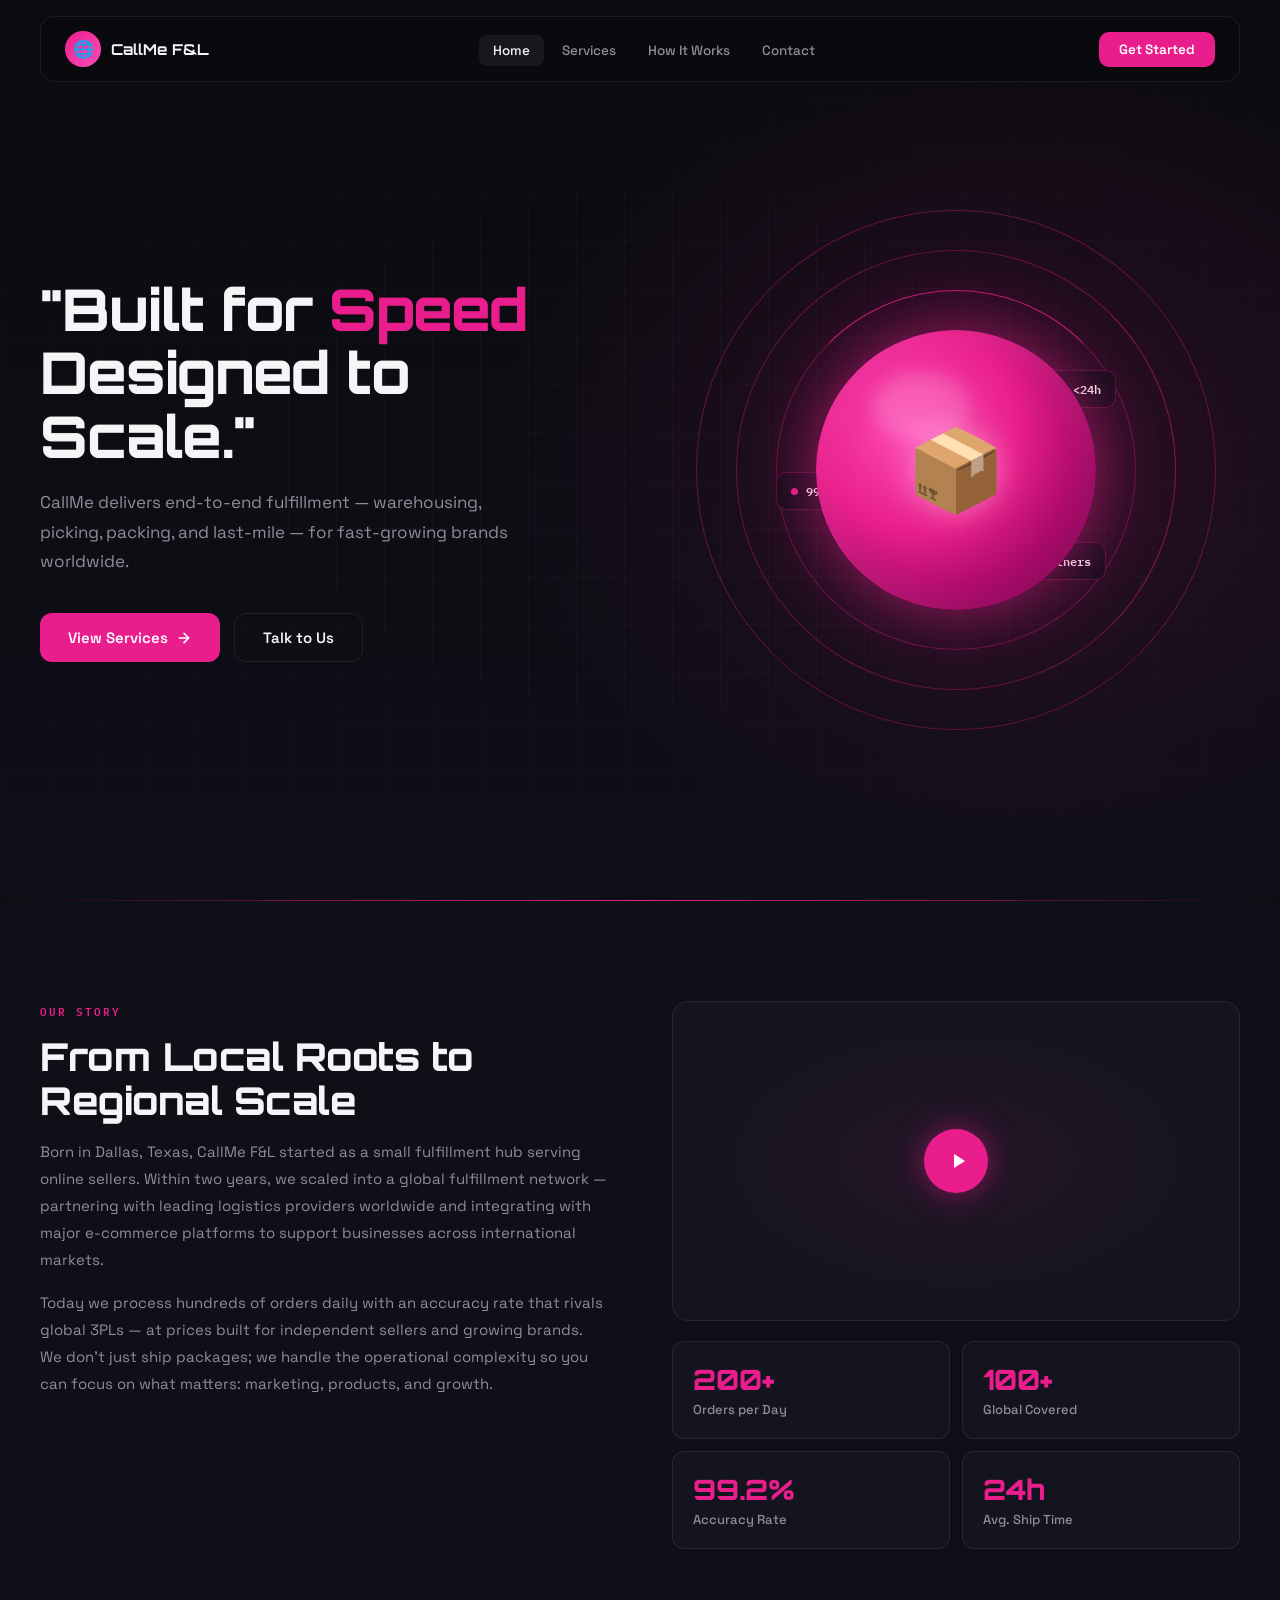
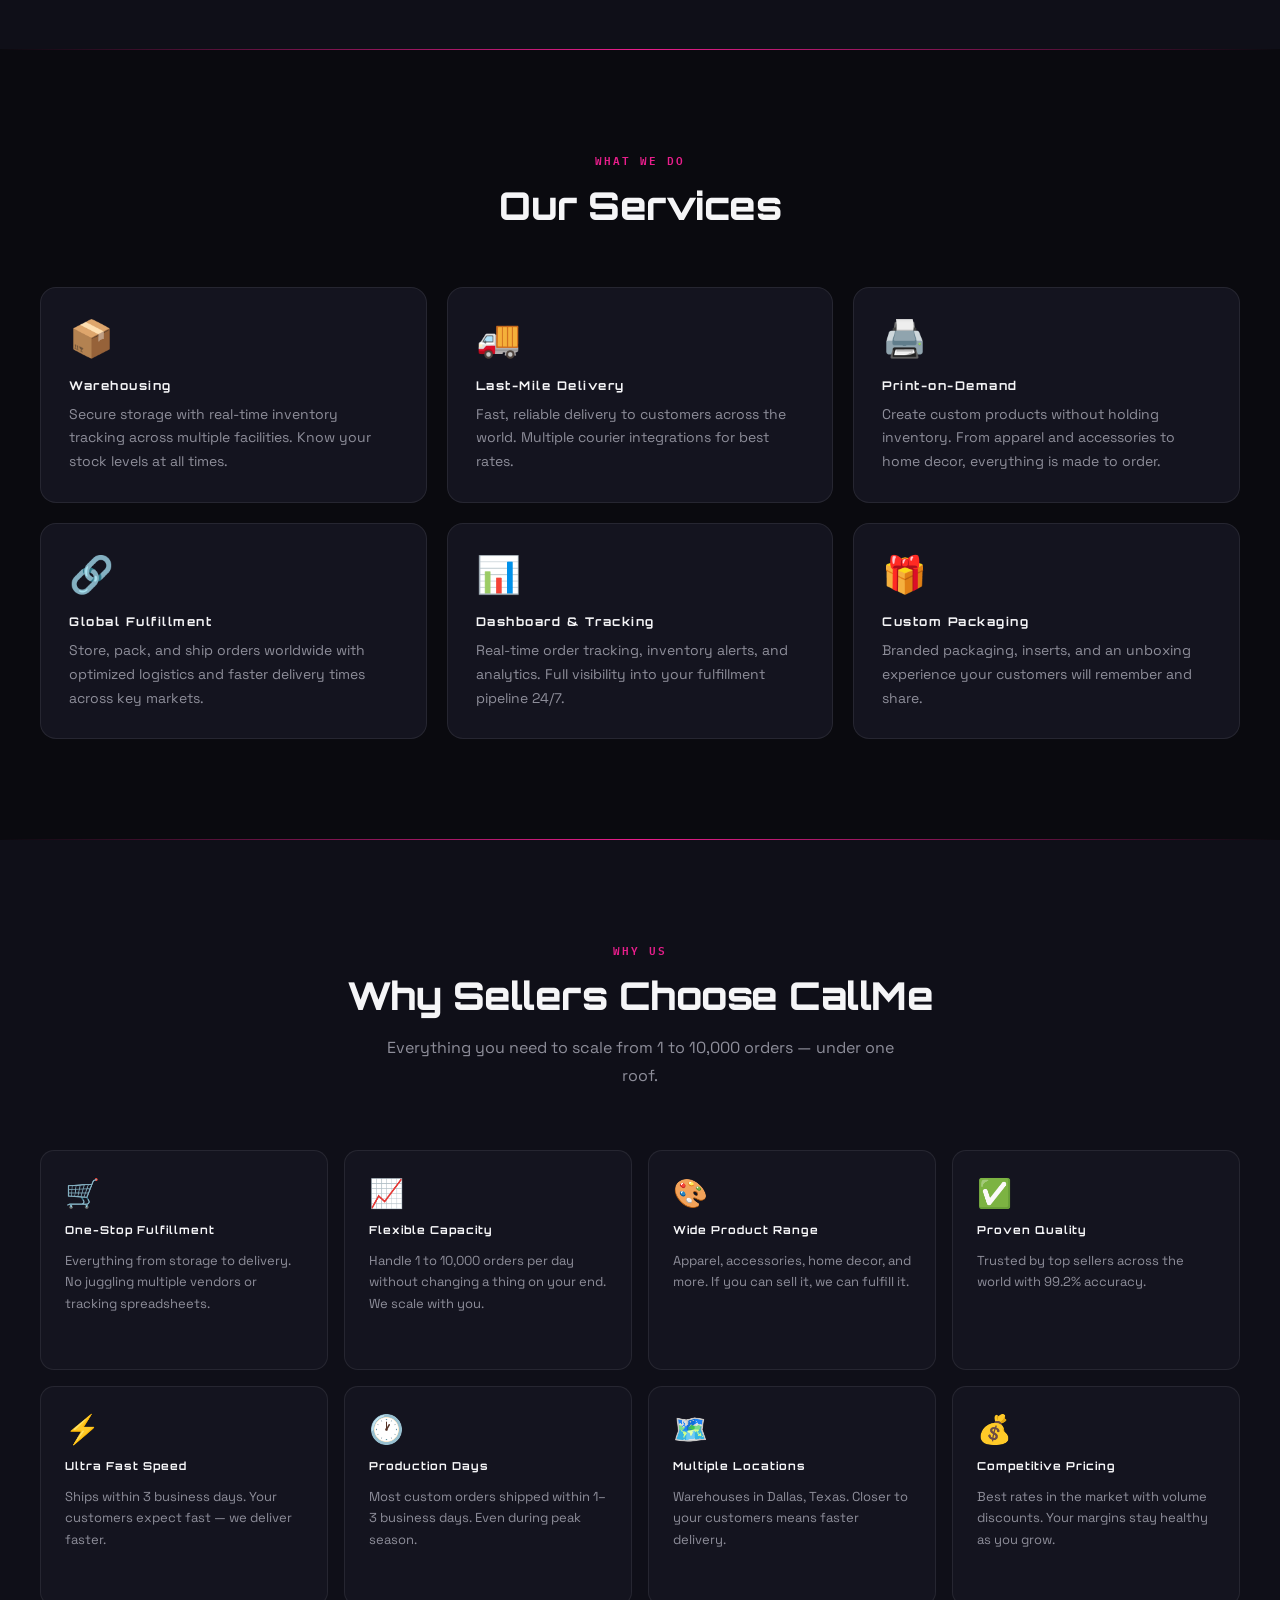
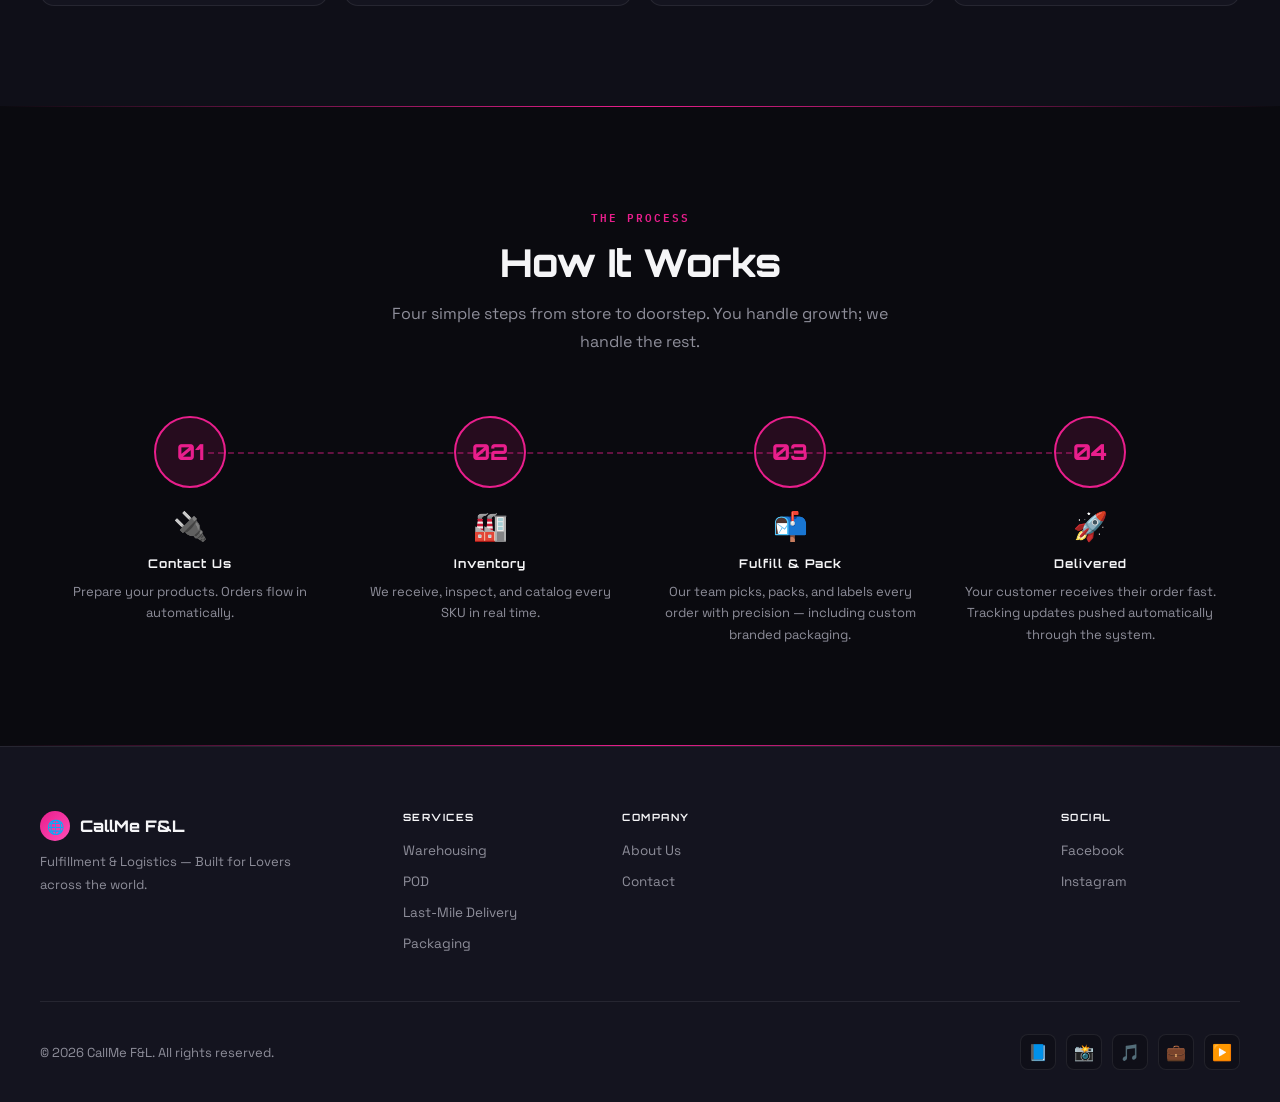
==== index.html @ 5104a665 "feat: update homepage content — Dallas origin, global focus, simplified nav & footer" ====
<!DOCTYPE html>
<html lang="en">
<head>
  <meta charset="UTF-8">
  <meta name="viewport" content="width=device-width, initial-scale=1.0">
  <title>CallMe F&L — Fulfillment & Logistics for Dropship & POD</title>
  <link rel="preconnect" href="https://fonts.googleapis.com">
  <link rel="preconnect" href="https://fonts.gstatic.com" crossorigin="">
  <link href="https://fonts.googleapis.com/css2?family=Orbitron:wght@400;600;700;800;900&family=Space+Grotesk:wght@300;400;500;600;700&family=IBM+Plex+Mono:wght@400;500;600&display=swap" rel="stylesheet">
  <style>
    :root {
      --pink: #e91e8c;
      --pink-light: #ff4db8;
      --pink-dim: rgba(233,30,140,0.12);
      --dark: #0a0a0f;
      --dark2: #0f0f18;
      --dark3: #14141f;
      --border: rgba(255,255,255,0.08);
      --text: #f5f5f7;
      --text-muted: #8e8e9a;
    }

    *, *::before, *::after { box-sizing: border-box; margin: 0; padding: 0; }
    html { scroll-behavior: smooth; }

    body {
      font-family: 'Space Grotesk', sans-serif;
      background: var(--dark);
      color: var(--text);
      overflow-x: hidden;
      -webkit-font-smoothing: antialiased;
    }

    h1, h2, h3, h4 { font-family: 'Orbitron', monospace; }
    a { color: inherit; text-decoration: none; }

    .separator {
      height: 1px;
      background: linear-gradient(90deg, transparent, var(--pink), transparent);
      border: none;
    }

    /* ── Scroll reveal ── */
    .reveal {
      opacity: 0;
      transform: translateY(36px);
      transition: opacity 0.7s ease, transform 0.7s ease;
    }
    .reveal.visible { opacity: 1; transform: translateY(0); }
    .reveal-delay-1 { transition-delay: 0.1s; }
    .reveal-delay-2 { transition-delay: 0.2s; }
    .reveal-delay-3 { transition-delay: 0.3s; }
    .reveal-delay-4 { transition-delay: 0.4s; }
    .reveal-delay-5 { transition-delay: 0.5s; }
    .reveal-delay-6 { transition-delay: 0.6s; }

    /* ════════════════════════════════
       1. NAVBAR
    ════════════════════════════════ */
    .navbar {
      position: fixed;
      top: 16px;
      left: 50%;
      transform: translateX(-50%);
      width: calc(100% - 48px);
      max-width: 1200px;
      z-index: 1000;
      background: rgba(10,10,15,0.85);
      backdrop-filter: blur(20px);
      -webkit-backdrop-filter: blur(20px);
      border: 1px solid var(--border);
      border-radius: 14px;
      padding: 14px 24px;
      display: flex;
      align-items: center;
      justify-content: space-between;
      gap: 24px;
      animation: slideDown 0.7s ease forwards;
    }

    .navbar.scrolled {
      background: rgba(10,10,15,0.97);
      box-shadow: 0 8px 40px rgba(0,0,0,0.5);
    }

    @keyframes slideDown {
      from { opacity: 0; transform: translateX(-50%) translateY(-24px); }
      to   { opacity: 1; transform: translateX(-50%) translateY(0); }
    }

    .nav-logo {
      display: flex;
      align-items: center;
      gap: 10px;
      flex-shrink: 0;
    }

    .nav-logo-icon {
      width: 36px;
      height: 36px;
      border-radius: 50%;
      background: linear-gradient(135deg, var(--pink), var(--pink-light));
      display: flex;
      align-items: center;
      justify-content: center;
      font-size: 17px;
    }

    .nav-logo-text {
      font-family: 'Orbitron', monospace;
      font-size: 15px;
      font-weight: 700;
      white-space: nowrap;
    }

    .nav-links {
      display: flex;
      align-items: center;
      gap: 4px;
      list-style: none;
    }

    .nav-links a {
      font-size: 13.5px;
      font-weight: 500;
      color: var(--text-muted);
      padding: 7px 14px;
      border-radius: 8px;
      transition: all 0.3s ease;
    }

    .nav-links a:hover,
    .nav-links a.active { color: var(--text); background: rgba(255,255,255,0.06); }

    .btn-nav {
      background: var(--pink);
      color: #fff;
      font-family: 'Space Grotesk', sans-serif;
      font-size: 13.5px;
      font-weight: 600;
      padding: 9px 20px;
      border-radius: 10px;
      border: none;
      cursor: pointer;
      transition: all 0.3s ease;
      white-space: nowrap;
      flex-shrink: 0;
    }

    .btn-nav:hover {
      background: var(--pink-light);
      box-shadow: 0 0 20px rgba(233,30,140,0.4);
      transform: translateY(-1px);
    }

    .nav-hamburger {
      display: none;
      flex-direction: column;
      gap: 5px;
      cursor: pointer;
      padding: 4px;
      background: none;
      border: none;
    }

    .nav-hamburger span {
      display: block;
      width: 22px;
      height: 2px;
      background: var(--text);
      border-radius: 2px;
    }

    /* ════════════════════════════════
       2. HERO
    ════════════════════════════════ */
    .hero {
      min-height: 100vh;
      display: flex;
      align-items: center;
      position: relative;
      overflow: hidden;
      padding: 120px 24px 80px;
    }

    .hero-bg {
      position: absolute;
      inset: 0;
      background:
        radial-gradient(ellipse 60% 70% at 80% 50%, rgba(233,30,140,0.13) 0%, transparent 70%),
        linear-gradient(180deg, var(--dark) 0%, var(--dark2) 100%);
    }

    .hero-grid {
      position: absolute;
      inset: 0;
      background-image:
        linear-gradient(rgba(255,255,255,0.025) 1px, transparent 1px),
        linear-gradient(90deg, rgba(255,255,255,0.025) 1px, transparent 1px);
      background-size: 48px 48px;
      mask-image: radial-gradient(ellipse 80% 80% at 50% 50%, black 30%, transparent 100%);
    }

    .hero-container {
      max-width: 1200px;
      margin: 0 auto;
      width: 100%;
      display: grid;
      grid-template-columns: 1fr 1fr;
      gap: 64px;
      align-items: center;
      position: relative;
      z-index: 1;
    }

    .hero-badge {
      display: inline-flex;
      align-items: center;
      gap: 8px;
      background: var(--pink-dim);
      border: 1px solid rgba(233,30,140,0.3);
      border-radius: 100px;
      padding: 6px 14px 6px 10px;
      margin-bottom: 24px;
    }

    .hero-badge-dot {
      width: 8px;
      height: 8px;
      border-radius: 50%;
      background: var(--pink);
      flex-shrink: 0;
      animation: pulse 2s infinite;
    }

    @keyframes pulse {
      0%, 100% { box-shadow: 0 0 0 0 rgba(233,30,140,0.6); }
      50%       { box-shadow: 0 0 0 6px rgba(233,30,140,0); }
    }

    .hero-badge-text {
      font-family: 'IBM Plex Mono', monospace;
      font-size: 10px;
      font-weight: 600;
      color: var(--pink-light);
      letter-spacing: 1.5px;
      text-transform: uppercase;
    }

    .hero-headline {
      font-size: clamp(34px, 4.5vw, 58px);
      font-weight: 800;
      line-height: 1.1;
      letter-spacing: -1px;
      margin-bottom: 20px;
    }

    .hero-headline em {
      font-style: normal;
      color: var(--pink);
    }

    .hero-sub {
      font-size: 17px;
      line-height: 1.75;
      color: var(--text-muted);
      max-width: 480px;
      margin-bottom: 36px;
    }

    .hero-actions { display: flex; gap: 14px; flex-wrap: wrap; }

    .btn-primary {
      background: var(--pink);
      color: #fff;
      font-family: 'Space Grotesk', sans-serif;
      font-size: 15px;
      font-weight: 600;
      padding: 14px 28px;
      border-radius: 12px;
      border: none;
      cursor: pointer;
      transition: all 0.3s ease;
      display: inline-flex;
      align-items: center;
      gap: 8px;
    }

    .btn-primary:hover {
      background: var(--pink-light);
      box-shadow: 0 0 28px rgba(233,30,140,0.45);
      transform: translateY(-2px);
    }

    .btn-outline {
      background: transparent;
      color: var(--text);
      font-family: 'Space Grotesk', sans-serif;
      font-size: 15px;
      font-weight: 600;
      padding: 14px 28px;
      border-radius: 12px;
      border: 1px solid var(--border);
      cursor: pointer;
      transition: all 0.3s ease;
      display: inline-flex;
      align-items: center;
      gap: 8px;
    }

    .btn-outline:hover {
      border-color: rgba(233,30,140,0.5);
      color: var(--pink-light);
      background: var(--pink-dim);
      transform: translateY(-2px);
    }

    /* Orb */
    .hero-visual {
      display: flex;
      align-items: center;
      justify-content: center;
      position: relative;
      height: 500px;
    }

    .orb-container {
      position: relative;
      width: 280px;
      height: 280px;
      animation: float 6s ease-in-out infinite;
    }

    @keyframes float {
      0%, 100% { transform: translateY(0); }
      50%       { transform: translateY(-20px); }
    }

    .orb-core {
      width: 280px;
      height: 280px;
      border-radius: 50%;
      background: radial-gradient(circle at 35% 35%, #ff4db8 0%, var(--pink) 40%, #8b0057 80%, #3a0024 100%);
      box-shadow: 0 0 60px rgba(233,30,140,0.5), 0 0 120px rgba(233,30,140,0.25), inset 0 0 40px rgba(255,255,255,0.08);
      position: relative;
      z-index: 2;
    }

    .orb-core::after {
      content: '';
      position: absolute;
      top: 15%; left: 20%;
      width: 35%; height: 25%;
      background: rgba(255,255,255,0.16);
      border-radius: 50%;
      filter: blur(8px);
    }

    .orb-icon {
      position: absolute;
      top: 50%; left: 50%;
      transform: translate(-50%, -50%);
      font-size: 80px;
      z-index: 3;
      filter: drop-shadow(0 0 16px rgba(255,255,255,0.4));
    }

    .orb-ring {
      position: absolute;
      top: 50%; left: 50%;
      border-radius: 50%;
      border: 1.5px solid rgba(233,30,140,0.35);
    }

    .orb-ring-1 {
      width: 360px; height: 360px;
      margin: -180px 0 0 -180px;
      border-top-color: rgba(233,30,140,0.8);
      animation: spin 8s linear infinite;
    }

    .orb-ring-2 {
      width: 440px; height: 440px;
      margin: -220px 0 0 -220px;
      border-right-color: rgba(233,30,140,0.5);
      animation: spin 13s linear infinite reverse;
    }

    .orb-ring-3 {
      width: 520px; height: 520px;
      margin: -260px 0 0 -260px;
      border-bottom-color: rgba(233,30,140,0.3);
      animation: spin 19s linear infinite;
    }

    @keyframes spin {
      from { transform: rotate(0deg); }
      to   { transform: rotate(360deg); }
    }

    .orb-label {
      position: absolute;
      background: rgba(15,15,24,0.92);
      border: 1px solid rgba(233,30,140,0.3);
      border-radius: 10px;
      padding: 8px 14px;
      display: flex;
      align-items: center;
      gap: 8px;
      white-space: nowrap;
      backdrop-filter: blur(10px);
      opacity: 0;
      animation: labelIn 0.5s ease forwards;
      transition: transform 0.1s ease;
    }

    .orb-label-dot {
      width: 7px; height: 7px;
      border-radius: 50%;
      background: var(--pink);
      flex-shrink: 0;
    }

    .orb-label span {
      font-family: 'IBM Plex Mono', monospace;
      font-size: 12px;
      font-weight: 600;
      color: var(--text);
    }

    .orb-label-1 { top: 40px;    right: -20px; animation-delay: 0.9s; }
    .orb-label-2 { bottom: 100px; left: -40px;  animation-delay: 1.2s; }
    .orb-label-3 { bottom: 30px;  right: -10px; animation-delay: 1.5s; }

    @keyframes labelIn {
      from { opacity: 0; transform: translateY(8px); }
      to   { opacity: 1; transform: translateY(0); }
    }

    /* ════════════════════════════════
       SHARED SECTION STYLES
    ════════════════════════════════ */
    .section { padding: 100px 24px; }
    .container { max-width: 1200px; margin: 0 auto; }

    .section-tag {
      font-family: 'IBM Plex Mono', monospace;
      font-size: 11px;
      font-weight: 600;
      letter-spacing: 2px;
      text-transform: uppercase;
      color: var(--pink);
      margin-bottom: 14px;
      display: block;
    }

    .section-title {
      font-size: clamp(26px, 3vw, 40px);
      font-weight: 800;
      line-height: 1.15;
      letter-spacing: -0.5px;
      margin-bottom: 16px;
    }

    .section-header { text-align: center; margin-bottom: 60px; }

    .section-sub {
      font-size: 16px;
      color: var(--text-muted);
      max-width: 520px;
      margin: 0 auto;
      line-height: 1.75;
    }

    /* ════════════════════════════════
       3. ABOUT
    ════════════════════════════════ */
    .about { background: var(--dark2); }

    .about-grid {
      display: grid;
      grid-template-columns: 1fr 1fr;
      gap: 64px;
      align-items: start;
    }

    .about-text {
      font-size: 15px;
      line-height: 1.8;
      color: var(--text-muted);
      margin-bottom: 16px;
    }

    .video-box {
      background: var(--dark3);
      border: 1px solid var(--border);
      border-radius: 16px;
      aspect-ratio: 16/9;
      display: flex;
      align-items: center;
      justify-content: center;
      position: relative;
      overflow: hidden;
      margin-bottom: 20px;
      cursor: pointer;
      transition: all 0.3s ease;
    }

    .video-box:hover { border-color: rgba(233,30,140,0.4); }

    .video-box::before {
      content: '';
      position: absolute;
      inset: 0;
      background: radial-gradient(ellipse at center, rgba(233,30,140,0.08) 0%, transparent 70%);
    }

    .play-btn {
      width: 64px; height: 64px;
      border-radius: 50%;
      background: var(--pink);
      display: flex;
      align-items: center;
      justify-content: center;
      box-shadow: 0 0 30px rgba(233,30,140,0.5);
      transition: all 0.3s ease;
      z-index: 1;
    }

    .video-box:hover .play-btn {
      transform: scale(1.1);
      box-shadow: 0 0 50px rgba(233,30,140,0.7);
    }

    .play-btn svg { width: 24px; height: 24px; fill: #fff; margin-left: 4px; }

    .stats-grid { display: grid; grid-template-columns: 1fr 1fr; gap: 12px; }

    .stat-card {
      background: var(--dark3);
      border: 1px solid var(--border);
      border-radius: 12px;
      padding: 20px;
      transition: all 0.3s ease;
    }

    .stat-card:hover {
      border-color: rgba(233,30,140,0.3);
      background: rgba(233,30,140,0.05);
    }

    .stat-value {
      font-family: 'Orbitron', monospace;
      font-size: 28px;
      font-weight: 800;
      color: var(--pink);
      margin-bottom: 4px;
    }

    .stat-label { font-size: 13px; color: var(--text-muted); font-weight: 500; }

    /* ════════════════════════════════
       4. SERVICES
    ════════════════════════════════ */
    .services { background: var(--dark); }

    .services-grid { display: grid; grid-template-columns: repeat(3, 1fr); gap: 20px; }

    .service-card {
      background: var(--dark3);
      border: 1px solid var(--border);
      border-radius: 16px;
      padding: 28px;
      position: relative;
      overflow: hidden;
      transition: all 0.3s ease;
    }

    .service-card::before {
      content: '';
      position: absolute;
      top: 0; left: 0; right: 0;
      height: 3px;
      background: linear-gradient(90deg, var(--pink), var(--pink-light));
      transform: scaleX(0);
      transform-origin: left;
      transition: transform 0.3s ease;
    }

    .service-card:hover {
      border-color: rgba(233,30,140,0.25);
      transform: translateY(-4px);
      box-shadow: 0 16px 40px rgba(0,0,0,0.35);
    }

    .service-card:hover::before { transform: scaleX(1); }

    .service-icon { font-size: 36px; margin-bottom: 16px; display: block; }

    .service-name {
      font-family: 'Orbitron', monospace;
      font-size: 12px;
      font-weight: 700;
      letter-spacing: 1.5px;
      margin-bottom: 10px;
    }

    .service-desc { font-size: 14px; line-height: 1.7; color: var(--text-muted); }

    /* ════════════════════════════════
       5. FEATURES
    ════════════════════════════════ */
    .features { background: var(--dark2); }

    .features-grid { display: grid; grid-template-columns: repeat(4, 1fr); gap: 16px; }

    .feature-card {
      background: var(--dark3);
      border: 1px solid var(--border);
      border-radius: 14px;
      padding: 24px;
      min-height: 220px;
      display: flex;
      flex-direction: column;
      gap: 12px;
      transition: all 0.3s ease;
    }

    .feature-card:hover {
      border-color: rgba(233,30,140,0.3);
      transform: translateY(-3px);
      box-shadow: 0 12px 32px rgba(0,0,0,0.25);
      background: rgba(233,30,140,0.04);
    }

    .feature-icon { font-size: 28px; }

    .feature-title {
      font-family: 'Orbitron', monospace;
      font-size: 11px;
      font-weight: 700;
      letter-spacing: 1px;
      line-height: 1.4;
    }

    .feature-desc { font-size: 13px; line-height: 1.65; color: var(--text-muted); flex: 1; }

    /* ════════════════════════════════
       6. HOW IT WORKS
    ════════════════════════════════ */
    .how { background: var(--dark); }

    .steps-row {
      display: grid;
      grid-template-columns: repeat(4, 1fr);
      gap: 0;
      position: relative;
    }

    .steps-row::before {
      content: '';
      position: absolute;
      top: 36px;
      left: calc(12.5% + 18px);
      right: calc(12.5% + 18px);
      height: 0;
      border-top: 2px dashed rgba(233,30,140,0.4);
      z-index: 0;
    }

    .step {
      display: flex;
      flex-direction: column;
      align-items: center;
      text-align: center;
      padding: 0 16px;
      position: relative;
      z-index: 1;
    }

    .step-number {
      width: 72px; height: 72px;
      border-radius: 50%;
      background: var(--pink-dim);
      border: 2px solid var(--pink);
      display: flex;
      align-items: center;
      justify-content: center;
      font-family: 'Orbitron', monospace;
      font-size: 22px;
      font-weight: 800;
      color: var(--pink);
      margin-bottom: 20px;
      transition: all 0.3s ease;
    }

    .step:hover .step-number {
      background: var(--pink);
      color: #fff;
      box-shadow: 0 0 30px rgba(233,30,140,0.5);
    }

    .step-icon { font-size: 28px; margin-bottom: 12px; }

    .step-title {
      font-family: 'Orbitron', monospace;
      font-size: 12px;
      font-weight: 700;
      letter-spacing: 1px;
      margin-bottom: 10px;
    }

    .step-desc { font-size: 13px; line-height: 1.65; color: var(--text-muted); }

    /* ════════════════════════════════
       7. FOOTER
    ════════════════════════════════ */
    .footer {
      background: var(--dark3);
      border-top: 1px solid var(--border);
      padding: 64px 24px 32px;
    }

    .footer-inner { max-width: 1200px; margin: 0 auto; }

    .footer-top {
      display: grid;
      grid-template-columns: 1.8fr 1fr 1fr 1fr 1fr;
      gap: 40px;
      padding-bottom: 48px;
      border-bottom: 1px solid var(--border);
      margin-bottom: 32px;
    }

    .footer-brand-name {
      font-family: 'Orbitron', monospace;
      font-size: 16px;
      font-weight: 800;
      display: flex;
      align-items: center;
      gap: 10px;
      margin-bottom: 10px;
    }

    .footer-brand-icon {
      width: 30px; height: 30px;
      border-radius: 50%;
      background: linear-gradient(135deg, var(--pink), var(--pink-light));
      display: flex;
      align-items: center;
      justify-content: center;
      font-size: 14px;
      flex-shrink: 0;
    }

    .footer-tagline {
      font-size: 13px;
      color: var(--text-muted);
      line-height: 1.75;
      max-width: 260px;
    }

    .footer-col-title {
      font-family: 'Orbitron', monospace;
      font-size: 10px;
      font-weight: 700;
      letter-spacing: 1.5px;
      text-transform: uppercase;
      margin-bottom: 16px;
    }

    .footer-links { list-style: none; display: flex; flex-direction: column; gap: 10px; }

    .footer-links a {
      font-size: 13.5px;
      color: var(--text-muted);
      transition: color 0.3s ease;
    }

    .footer-links a:hover { color: var(--pink-light); }

    .footer-bottom {
      display: flex;
      align-items: center;
      justify-content: space-between;
      gap: 16px;
      flex-wrap: wrap;
    }

    .footer-copy { font-size: 13px; color: var(--text-muted); }

    .footer-socials { display: flex; gap: 10px; }

    .social-icon {
      width: 36px; height: 36px;
      border-radius: 8px;
      background: var(--dark2);
      border: 1px solid var(--border);
      display: flex;
      align-items: center;
      justify-content: center;
      font-size: 16px;
      transition: all 0.3s ease;
      cursor: pointer;
    }

    .social-icon:hover {
      border-color: var(--pink);
      background: var(--pink-dim);
      transform: translateY(-2px);
    }

    /* ════════════════════════════════
       RESPONSIVE
    ════════════════════════════════ */
    @media (max-width: 1024px) {
      .features-grid { grid-template-columns: repeat(2, 1fr); }
      .footer-top { grid-template-columns: 1fr 1fr 1fr; }
    }

    @media (max-width: 768px) {
      .navbar { top: 10px; width: calc(100% - 24px); padding: 12px 16px; }
      .nav-links { display: none; }
      .nav-hamburger { display: flex; }

      .hero { padding: 100px 20px 60px; }
      .hero-container { grid-template-columns: 1fr; gap: 48px; }
      .hero-visual { height: 340px; }
      .orb-container, .orb-core { width: 200px; height: 200px; }
      .orb-ring-1 { width: 260px; height: 260px; margin: -130px 0 0 -130px; }
      .orb-ring-2 { width: 320px; height: 320px; margin: -160px 0 0 -160px; }
      .orb-ring-3 { width: 380px; height: 380px; margin: -190px 0 0 -190px; }
      .orb-icon { font-size: 56px; }
      .orb-label-1 { top: 20px; right: -10px; }
      .orb-label-2 { bottom: 60px; left: -20px; }
      .orb-label-3 { bottom: 10px; right: 0; }

      .section { padding: 64px 20px; }
      .about-grid { grid-template-columns: 1fr; gap: 40px; }
      .services-grid { grid-template-columns: 1fr; }
      .features-grid { grid-template-columns: 1fr 1fr; }
      .steps-row { grid-template-columns: 1fr 1fr; gap: 32px; }
      .steps-row::before { display: none; }
      .footer-top { grid-template-columns: 1fr 1fr; gap: 28px; }
      .footer-bottom { flex-direction: column; align-items: flex-start; }
    }

    @media (max-width: 480px) {
      .hero-headline { font-size: 30px; }
      .hero-actions { flex-direction: column; }
      .btn-primary, .btn-outline { justify-content: center; }
      .features-grid { grid-template-columns: 1fr; }
      .steps-row { grid-template-columns: 1fr; }
      .footer-top { grid-template-columns: 1fr; }
    }
  </style>
</head>
<body>

  <!-- ═══════════════════════════
       1. NAVBAR
  ═══════════════════════════ -->
  <nav class="navbar" id="navbar">
    <a class="nav-logo" href="#home">
      <div class="nav-logo-icon">🌐</div>
      <span class="nav-logo-text">CallMe F&amp;L</span>
    </a>

    <ul class="nav-links" id="navLinks">
      <li><a href="#home" class="active">Home</a></li>
      <li><a href="#services">Services</a></li>
      <li><a href="#how">How It Works</a></li>
      <li><a href="#contact">Contact</a></li>
    </ul>

    <a href="#contact" class="btn-nav">Get Started</a>
    <button class="nav-hamburger" id="hamburger" aria-label="Open menu">
      <span></span><span></span><span></span>
    </button>
  </nav>

  <!-- ═══════════════════════════
       2. HERO
  ═══════════════════════════ -->
  <section class="hero" id="home">
    <div class="hero-bg"></div>
    <div class="hero-grid"></div>

    <div class="hero-container">
      <div>
        <h1 class="hero-headline">
          "Built for <em>Speed</em><br>Designed to Scale."
        </h1>
        <p class="hero-sub">CallMe delivers end-to-end fulfillment — warehousing, picking, packing, and last-mile — for fast-growing brands worldwide.</p>
        <div class="hero-actions">
          <a href="#services" class="btn-primary">
            View Services
            <svg width="16" height="16" viewBox="0 0 24 24" fill="none" stroke="currentColor" stroke-width="2.5" stroke-linecap="round" stroke-linejoin="round"><path d="M5 12h14M12 5l7 7-7 7"/></svg>
          </a>
          <a href="#contact" class="btn-outline">Talk to Us</a>
        </div>
      </div>

      <div class="hero-visual" id="heroVisual">
        <div class="orb-container">
          <div class="orb-core"></div>
          <div class="orb-icon">📦</div>
          <div class="orb-ring orb-ring-1"></div>
          <div class="orb-ring orb-ring-2"></div>
          <div class="orb-ring orb-ring-3"></div>
          <div class="orb-label orb-label-1">
            <div class="orb-label-dot"></div>
            <span>Ship Time: &lt;24h</span>
          </div>
          <div class="orb-label orb-label-2">
            <div class="orb-label-dot"></div>
            <span>99.2% Accuracy</span>
          </div>
          <div class="orb-label orb-label-3">
            <div class="orb-label-dot"></div>
            <span>50+ Partners</span>
          </div>
        </div>
      </div>
    </div>
  </section>

  <hr class="separator">

  <!-- ═══════════════════════════
       3. ABOUT
  ═══════════════════════════ -->
  <section class="section about" id="about">
    <div class="container">
      <div class="about-grid">
        <div>
          <span class="section-tag reveal">Our Story</span>
          <h2 class="section-title reveal reveal-delay-1">From Local Roots to Regional Scale</h2>
          <p class="about-text reveal reveal-delay-2">
            Born in Dallas, Texas, CallMe F&amp;L started as a small fulfillment hub serving online sellers. Within two years, we scaled into a global fulfillment network — partnering with leading logistics providers worldwide and integrating with major e-commerce platforms to support businesses across international markets.
          </p>
          <p class="about-text reveal reveal-delay-3">
            Today we process hundreds of orders daily with an accuracy rate that rivals global 3PLs — at prices built for independent sellers and growing brands. We don't just ship packages; we handle the operational complexity so you can focus on what matters: marketing, products, and growth.
          </p>
        </div>

        <div>
          <div class="video-box reveal reveal-delay-2">
            <div class="play-btn">
              <svg viewBox="0 0 24 24"><path d="M8 5v14l11-7z"/></svg>
            </div>
          </div>
          <div class="stats-grid">
            <div class="stat-card reveal reveal-delay-2">
              <div class="stat-value">200+</div>
              <div class="stat-label">Orders per Day</div>
            </div>
            <div class="stat-card reveal reveal-delay-3">
              <div class="stat-value">100+</div>
              <div class="stat-label">Global Covered</div>
            </div>
            <div class="stat-card reveal reveal-delay-4">
              <div class="stat-value">99.2%</div>
              <div class="stat-label">Accuracy Rate</div>
            </div>
            <div class="stat-card reveal reveal-delay-5">
              <div class="stat-value">24h</div>
              <div class="stat-label">Avg. Ship Time</div>
            </div>
          </div>
        </div>
      </div>
    </div>
  </section>

  <hr class="separator">

  <!-- ═══════════════════════════
       4. SERVICES
  ═══════════════════════════ -->
  <section class="section services" id="services">
    <div class="container">
      <div class="section-header">
        <span class="section-tag reveal">What We Do</span>
        <h2 class="section-title reveal reveal-delay-1">Our Services</h2>
      </div>

      <div class="services-grid">
        <div class="service-card reveal reveal-delay-1">
          <span class="service-icon">📦</span>
          <div class="service-name">Warehousing</div>
          <p class="service-desc">Secure storage with real-time inventory tracking across multiple facilities. Know your stock levels at all times.</p>
        </div>
        <div class="service-card reveal reveal-delay-2">
          <span class="service-icon">🚚</span>
          <div class="service-name">Last-Mile Delivery</div>
          <p class="service-desc">Fast, reliable delivery to customers across the world. Multiple courier integrations for best rates.</p>
        </div>
        <div class="service-card reveal reveal-delay-3">
          <span class="service-icon">🖨️</span>
          <div class="service-name">Print-on-Demand</div>
          <p class="service-desc">Create custom products without holding inventory. From apparel and accessories to home decor, everything is made to order.</p>
        </div>
        <div class="service-card reveal reveal-delay-1">
          <span class="service-icon">🔗</span>
          <div class="service-name">Global Fulfillment</div>
          <p class="service-desc">Store, pack, and ship orders worldwide with optimized logistics and faster delivery times across key markets.</p>
        </div>
        <div class="service-card reveal reveal-delay-2">
          <span class="service-icon">📊</span>
          <div class="service-name">Dashboard &amp; Tracking</div>
          <p class="service-desc">Real-time order tracking, inventory alerts, and analytics. Full visibility into your fulfillment pipeline 24/7.</p>
        </div>
        <div class="service-card reveal reveal-delay-3">
          <span class="service-icon">🎁</span>
          <div class="service-name">Custom Packaging</div>
          <p class="service-desc">Branded packaging, inserts, and an unboxing experience your customers will remember and share.</p>
        </div>
      </div>
    </div>
  </section>

  <hr class="separator">

  <!-- ═══════════════════════════
       5. FEATURES / WHY US
  ═══════════════════════════ -->
  <section class="section features" id="features">
    <div class="container">
      <div class="section-header">
        <span class="section-tag reveal">Why Us</span>
        <h2 class="section-title reveal reveal-delay-1">Why Sellers Choose CallMe</h2>
        <p class="section-sub reveal reveal-delay-2">Everything you need to scale from 1 to 10,000 orders — under one roof.</p>
      </div>

      <div class="features-grid">
        <div class="feature-card reveal reveal-delay-1">
          <div class="feature-icon">🛒</div>
          <div class="feature-title">One-Stop Fulfillment</div>
          <p class="feature-desc">Everything from storage to delivery. No juggling multiple vendors or tracking spreadsheets.</p>
        </div>
        <div class="feature-card reveal reveal-delay-2">
          <div class="feature-icon">📈</div>
          <div class="feature-title">Flexible Capacity</div>
          <p class="feature-desc">Handle 1 to 10,000 orders per day without changing a thing on your end. We scale with you.</p>
        </div>
        <div class="feature-card reveal reveal-delay-3">
          <div class="feature-icon">🎨</div>
          <div class="feature-title">Wide Product Range</div>
          <p class="feature-desc">Apparel, accessories, home decor, and more. If you can sell it, we can fulfill it.</p>
        </div>
        <div class="feature-card reveal reveal-delay-4">
          <div class="feature-icon">✅</div>
          <div class="feature-title">Proven Quality</div>
          <p class="feature-desc">Trusted by top sellers across the world with 99.2% accuracy.</p>
        </div>
        <div class="feature-card reveal reveal-delay-1">
          <div class="feature-icon">⚡</div>
          <div class="feature-title">Ultra Fast Speed</div>
          <p class="feature-desc">Ships within 3 business days. Your customers expect fast — we deliver faster.</p>
        </div>
        <div class="feature-card reveal reveal-delay-2">
          <div class="feature-icon">🕐</div>
          <div class="feature-title">Production Days</div>
          <p class="feature-desc">Most custom orders shipped within 1–3 business days. Even during peak season.</p>
        </div>
        <div class="feature-card reveal reveal-delay-3">
          <div class="feature-icon">🗺️</div>
          <div class="feature-title">Multiple Locations</div>
          <p class="feature-desc">Warehouses in Dallas, Texas. Closer to your customers means faster delivery.</p>
        </div>
        <div class="feature-card reveal reveal-delay-4">
          <div class="feature-icon">💰</div>
          <div class="feature-title">Competitive Pricing</div>
          <p class="feature-desc">Best rates in the market with volume discounts. Your margins stay healthy as you grow.</p>
        </div>
      </div>
    </div>
  </section>

  <hr class="separator">

  <!-- ═══════════════════════════
       6. HOW IT WORKS
  ═══════════════════════════ -->
  <section class="section how" id="how">
    <div class="container">
      <div class="section-header">
        <span class="section-tag reveal">The Process</span>
        <h2 class="section-title reveal reveal-delay-1">How It Works</h2>
        <p class="section-sub reveal reveal-delay-2">Four simple steps from store to doorstep. You handle growth; we handle the rest.</p>
      </div>

      <div class="steps-row">
        <div class="step reveal reveal-delay-1">
          <div class="step-number">01</div>
          <div class="step-icon">🔌</div>
          <div class="step-title">Contact Us</div>
          <p class="step-desc">Prepare your products. Orders flow in automatically.</p>
        </div>
        <div class="step reveal reveal-delay-2">
          <div class="step-number">02</div>
          <div class="step-icon">🏭</div>
          <div class="step-title">Inventory</div>
          <p class="step-desc">We receive, inspect, and catalog every SKU in real time.</p>
        </div>
        <div class="step reveal reveal-delay-3">
          <div class="step-number">03</div>
          <div class="step-icon">📬</div>
          <div class="step-title">Fulfill &amp; Pack</div>
          <p class="step-desc">Our team picks, packs, and labels every order with precision — including custom branded packaging.</p>
        </div>
        <div class="step reveal reveal-delay-4">
          <div class="step-number">04</div>
          <div class="step-icon">🚀</div>
          <div class="step-title">Delivered</div>
          <p class="step-desc">Your customer receives their order fast. Tracking updates pushed automatically through the system.</p>
        </div>
      </div>
    </div>
  </section>

  <hr class="separator">

  <!-- ═══════════════════════════
       7. FOOTER
  ═══════════════════════════ -->
  <footer class="footer" id="contact">
    <div class="footer-inner">
      <div class="footer-top">
        <div>
          <div class="footer-brand-name">
            <div class="footer-brand-icon">🌐</div>
            CallMe F&amp;L
          </div>
          <p class="footer-tagline">Fulfillment &amp; Logistics — Built for Lovers across the world.</p>
        </div>

        <div>
          <div class="footer-col-title">Services</div>
          <ul class="footer-links">
            <li><a href="#services">Warehousing</a></li>
            <li><a href="#services">POD</a></li>
            <li><a href="#services">Last-Mile Delivery</a></li>
            <li><a href="#services">Packaging</a></li>
          </ul>
        </div>

        <div>
          <div class="footer-col-title">Company</div>
          <ul class="footer-links">
            <li><a href="#about">About Us</a></li>
            <li><a href="#contact">Contact</a></li>
          </ul>
        </div>

        <div></div>

        <div>
          <div class="footer-col-title">Social</div>
          <ul class="footer-links">
            <li><a href="#">Facebook</a></li>
            <li><a href="#">Instagram</a></li>
          </ul>
        </div>
      </div>

      <div class="footer-bottom">
        <p class="footer-copy">© 2026 CallMe F&amp;L. All rights reserved.</p>
        <div class="footer-socials">
          <div class="social-icon" title="Facebook">📘</div>
          <div class="social-icon" title="Instagram">📸</div>
          <div class="social-icon" title="TikTok">🎵</div>
          <div class="social-icon" title="LinkedIn">💼</div>
          <div class="social-icon" title="YouTube">▶️</div>
        </div>
      </div>
    </div>
  </footer>

  <script>
    // 1. Scroll reveal
    const observer = new IntersectionObserver((entries) => {
      entries.forEach(e => {
        if (e.isIntersecting) { e.target.classList.add('visible'); observer.unobserve(e.target); }
      });
    }, { threshold: 0.12 });
    document.querySelectorAll('.reveal').forEach(el => observer.observe(el));

    // 2. Navbar scroll state
    const navbar = document.getElementById('navbar');
    window.addEventListener('scroll', () => {
      navbar.classList.toggle('scrolled', window.scrollY > 50);
    }, { passive: true });

    // 3. Smooth scroll
    document.querySelectorAll('a[href^="#"]').forEach(link => {
      link.addEventListener('click', e => {
        const target = document.querySelector(link.getAttribute('href'));
        if (target) { e.preventDefault(); target.scrollIntoView({ behavior: 'smooth' }); }
      });
    });

    // 4. Active nav link
    const sections = document.querySelectorAll('section[id], footer[id]');
    const navLinks = document.querySelectorAll('.nav-links a');
    const activeObserver = new IntersectionObserver((entries) => {
      entries.forEach(e => {
        if (e.isIntersecting)
          navLinks.forEach(a => a.classList.toggle('active', a.getAttribute('href') === '#' + e.target.id));
      });
    }, { threshold: 0.4 });
    sections.forEach(s => activeObserver.observe(s));

    // 5. Orb parallax
    const heroSection = document.querySelector('.hero');
    const heroVisual = document.getElementById('heroVisual');
    if (heroSection && heroVisual) {
      heroSection.addEventListener('mousemove', e => {
        const rect = heroVisual.getBoundingClientRect();
        const dx = (e.clientX - (rect.left + rect.width / 2)) / rect.width;
        const dy = (e.clientY - (rect.top + rect.height / 2)) / rect.height;
        document.querySelectorAll('.orb-label').forEach((el, i) => {
          el.style.transform = `translate(${dx * (i + 1) * 7}px, ${dy * (i + 1) * 7}px)`;
        });
      });
      heroSection.addEventListener('mouseleave', () => {
        document.querySelectorAll('.orb-label').forEach(el => el.style.transform = '');
      });
    }

    // 6. Mobile hamburger
    const hamburger = document.getElementById('hamburger');
    const navLinksList = document.getElementById('navLinks');
    let menuOpen = false;
    hamburger.addEventListener('click', () => {
      menuOpen = !menuOpen;
      Object.assign(navLinksList.style, menuOpen ? {
        display: 'flex', flexDirection: 'column', position: 'absolute',
        top: '66px', left: '0', right: '0', background: 'rgba(10,10,15,0.98)',
        padding: '16px', borderRadius: '0 0 14px 14px',
        border: '1px solid rgba(255,255,255,0.08)', borderTop: 'none', gap: '4px'
      } : { display: 'none' });
    });
  </script>
</body>
</html>
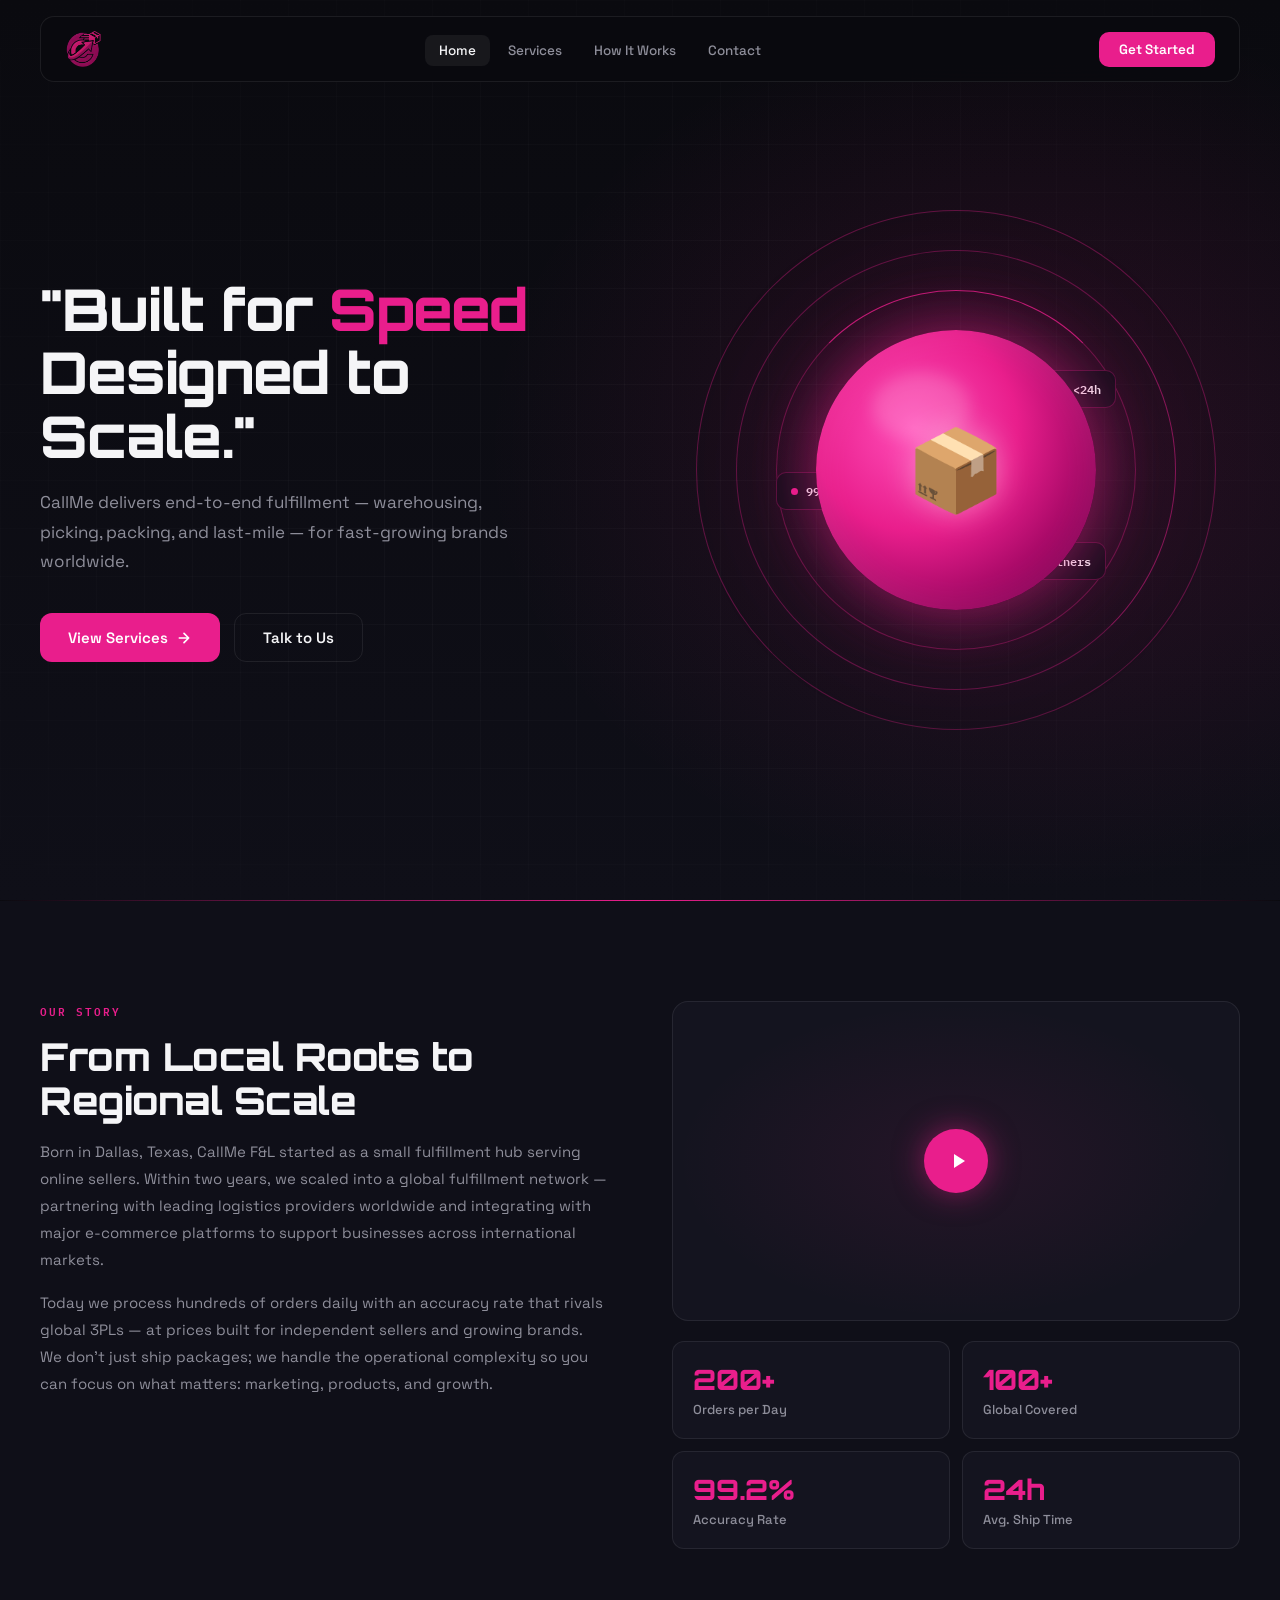
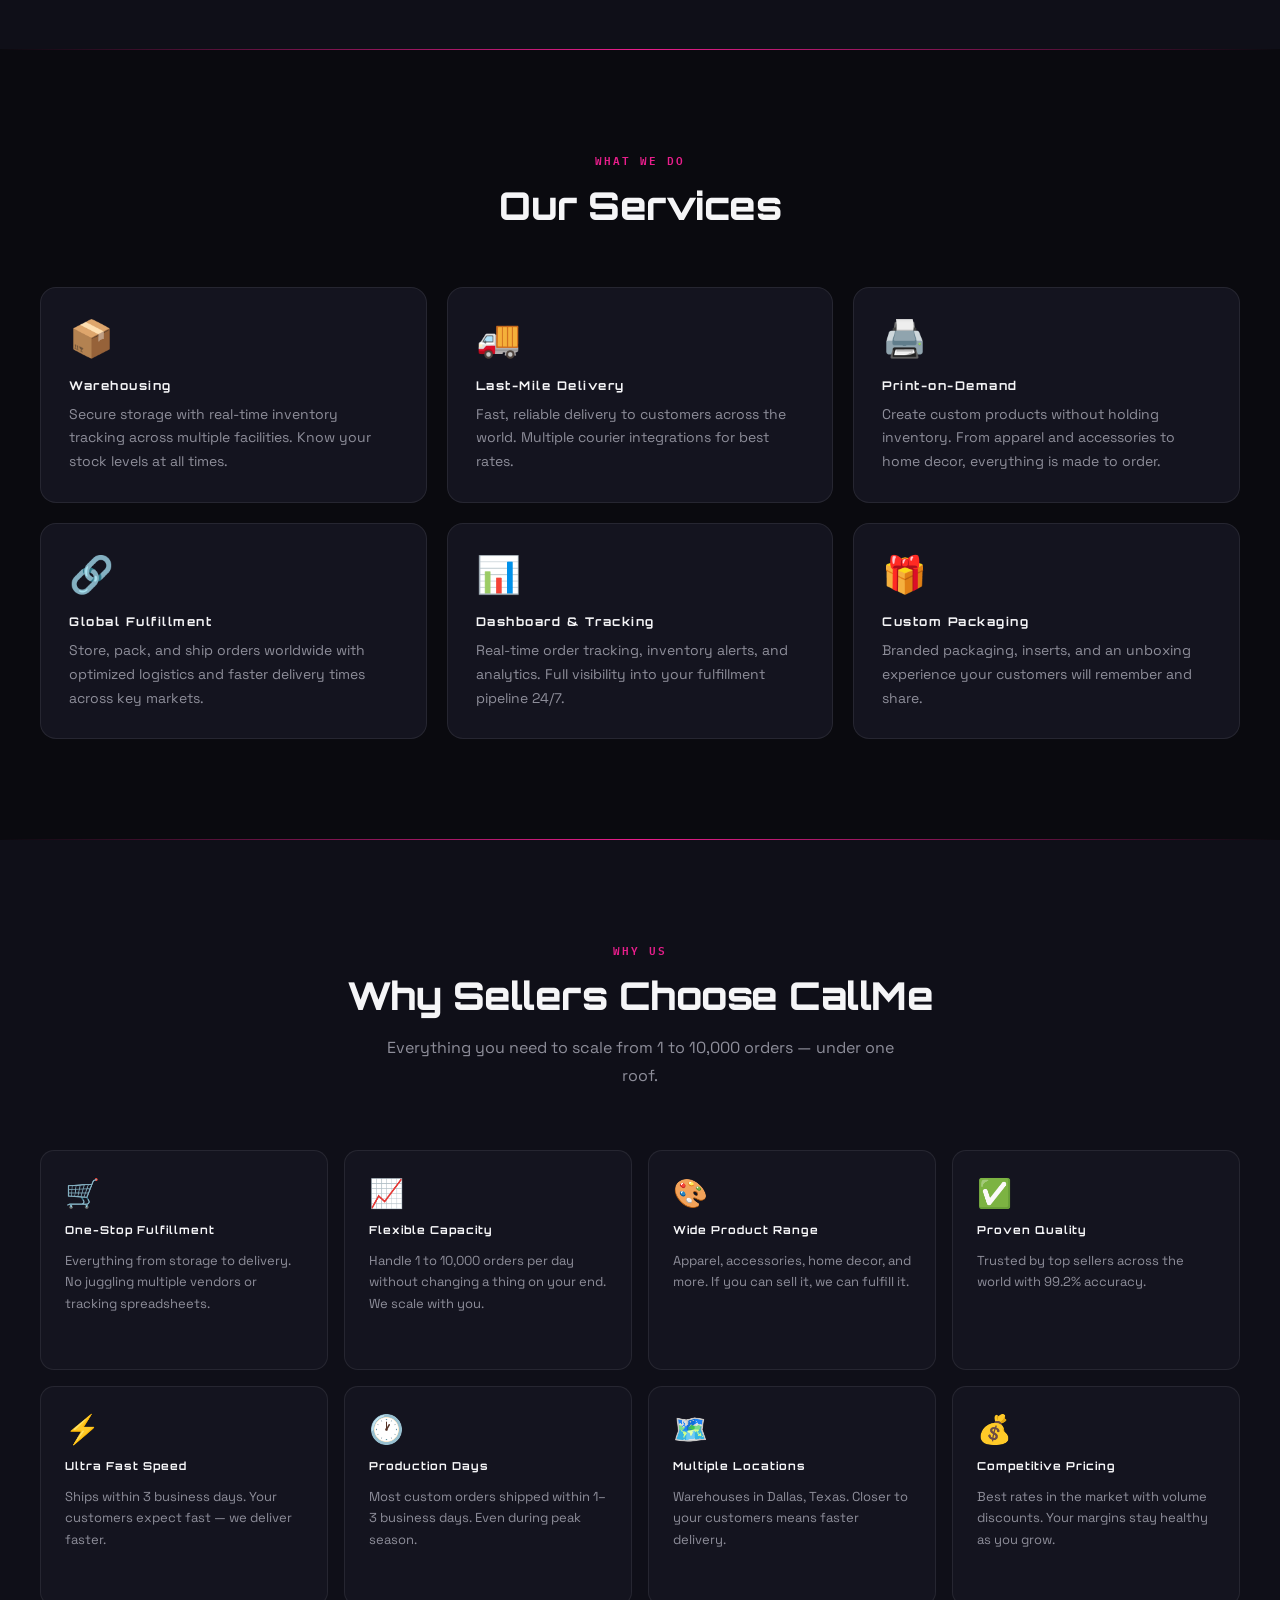
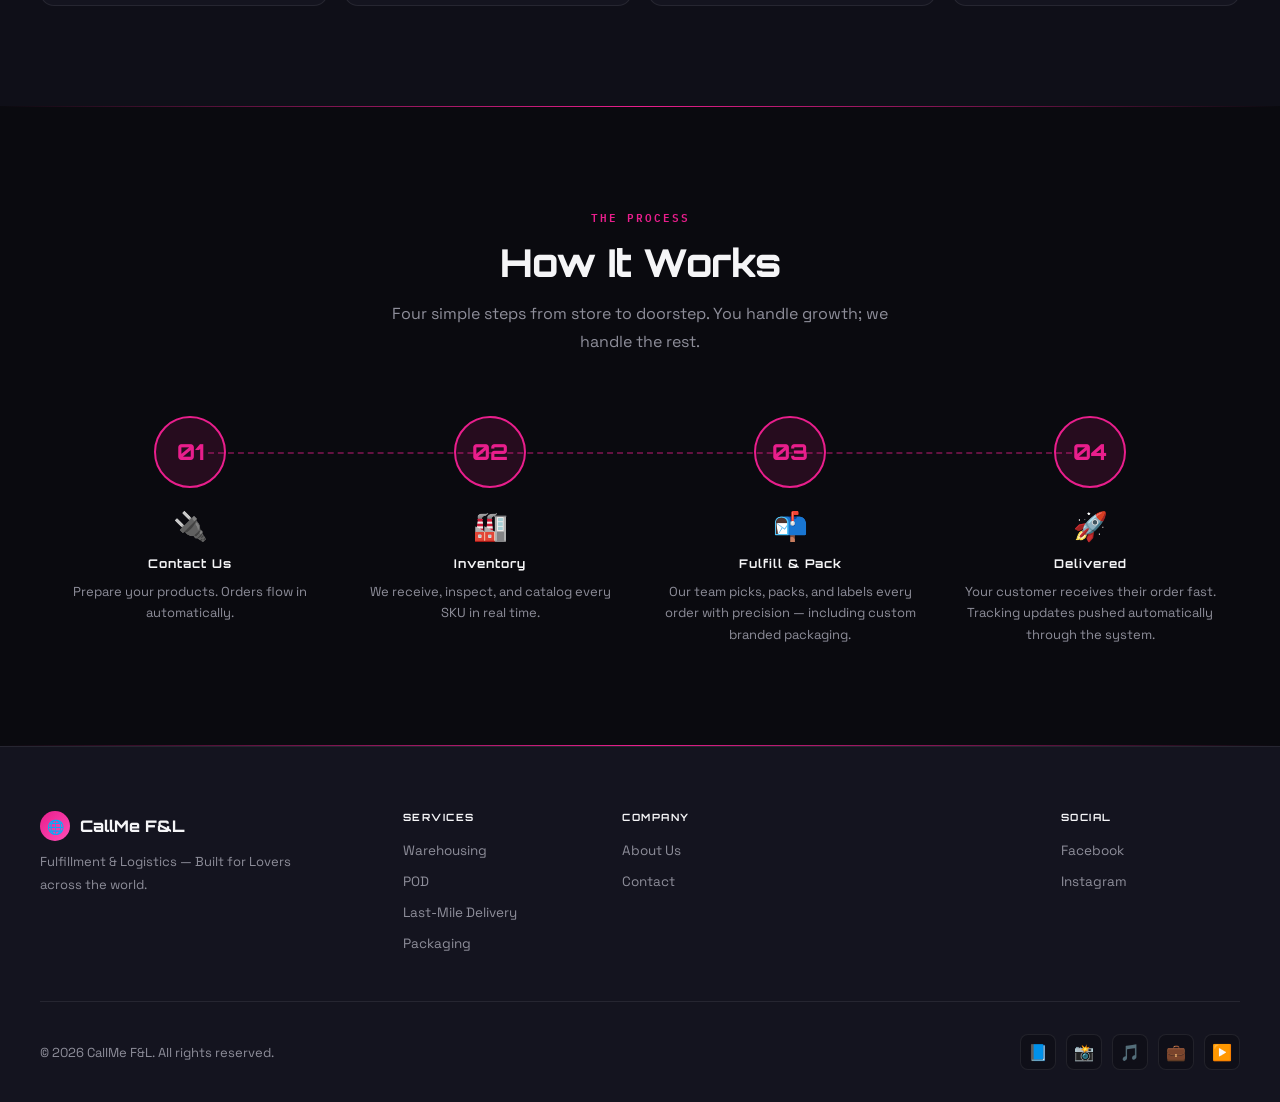
==== commit 4fb003e2: "feat: replace navbar logo emoji with images/logo.png" ====
--- a/index.html
+++ b/index.html
@@ -95,22 +95,15 @@
       flex-shrink: 0;
     }
 
-    .nav-logo-icon {
-      width: 36px;
+    .nav-logo-img {
       height: 36px;
-      border-radius: 50%;
-      background: linear-gradient(135deg, var(--pink), var(--pink-light));
-      display: flex;
-      align-items: center;
-      justify-content: center;
-      font-size: 17px;
-    }
-
-    .nav-logo-text {
-      font-family: 'Orbitron', monospace;
-      font-size: 15px;
-      font-weight: 700;
-      white-space: nowrap;
+      width: auto;
+      object-fit: contain;
+      display: block;
+    }
+
+    @media (max-width: 600px) {
+      .nav-logo-img { height: 28px; }
     }
 
     .nav-links {
@@ -862,8 +855,7 @@
   ═══════════════════════════ -->
   <nav class="navbar" id="navbar">
     <a class="nav-logo" href="#home">
-      <div class="nav-logo-icon">🌐</div>
-      <span class="nav-logo-text">CallMe F&amp;L</span>
+      <img src="images/logo.png" alt="CallMe F&L" class="nav-logo-img">
     </a>
 
     <ul class="nav-links" id="navLinks">
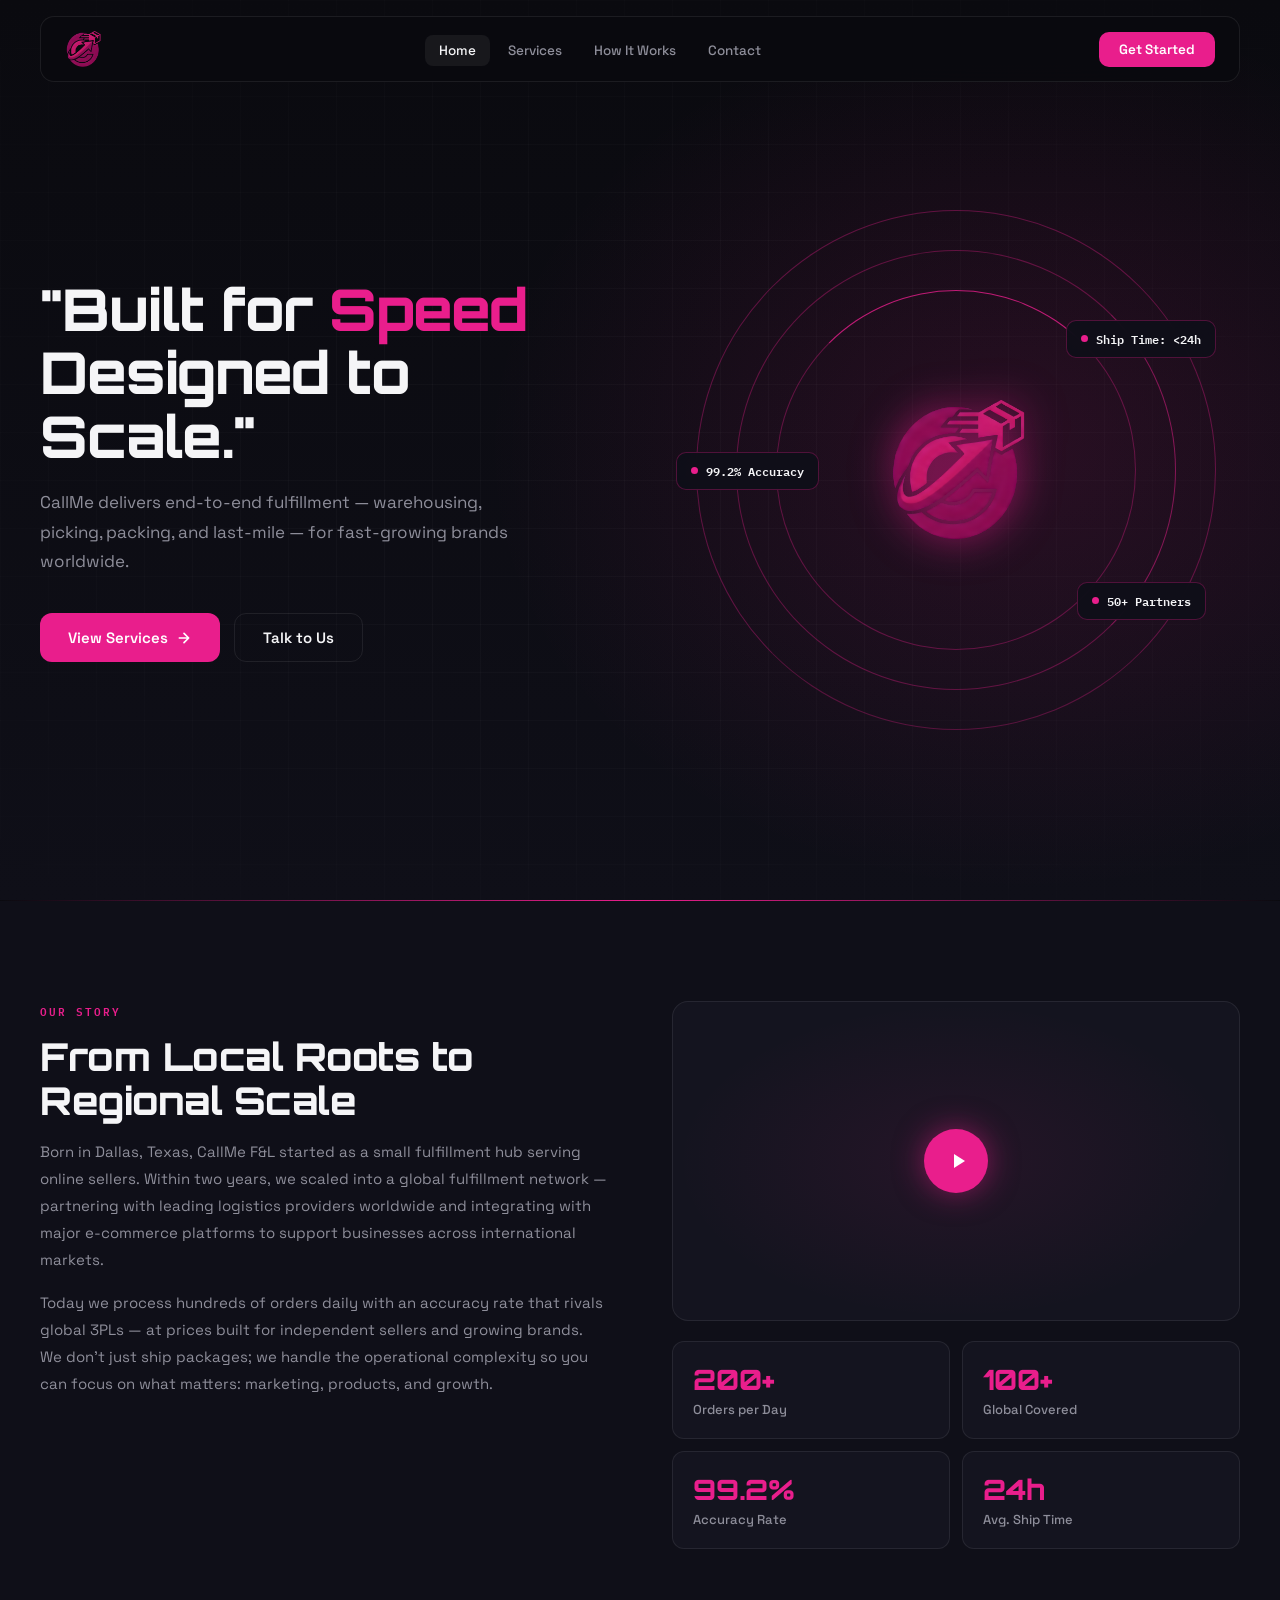
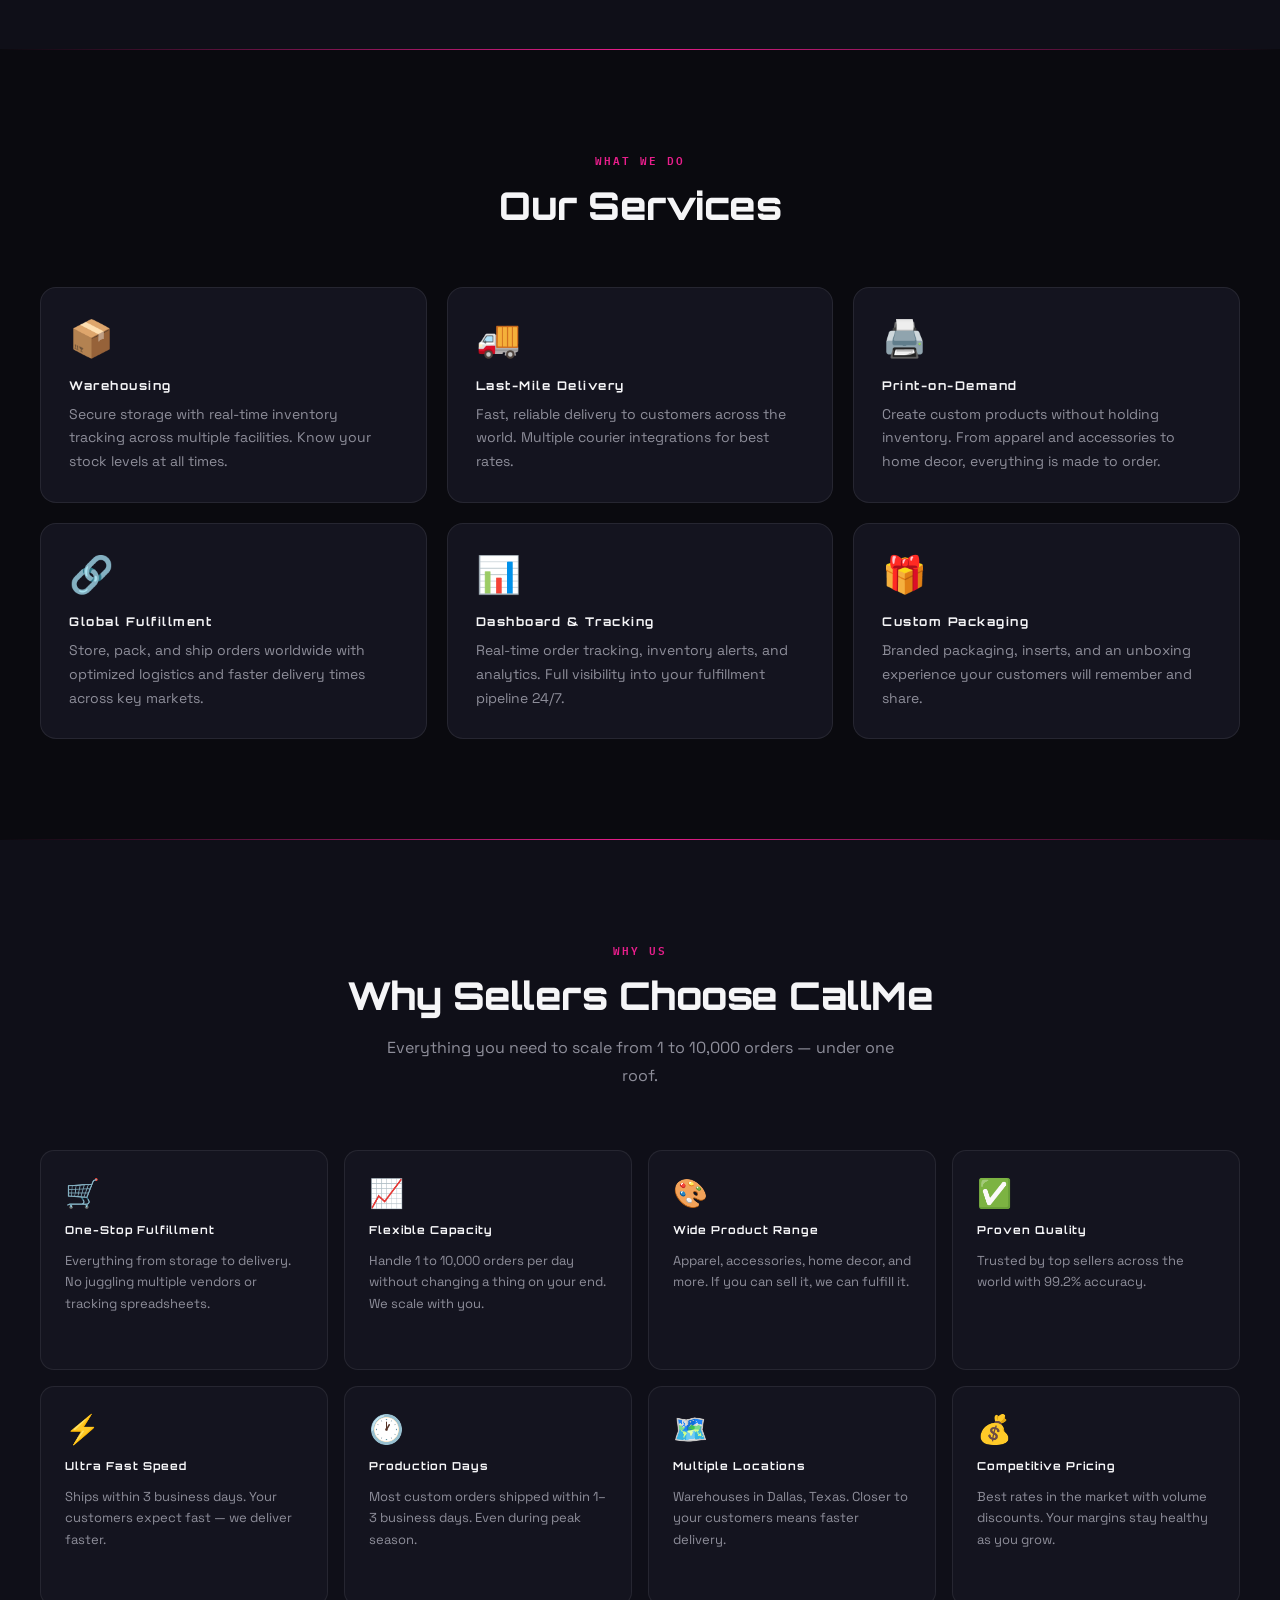
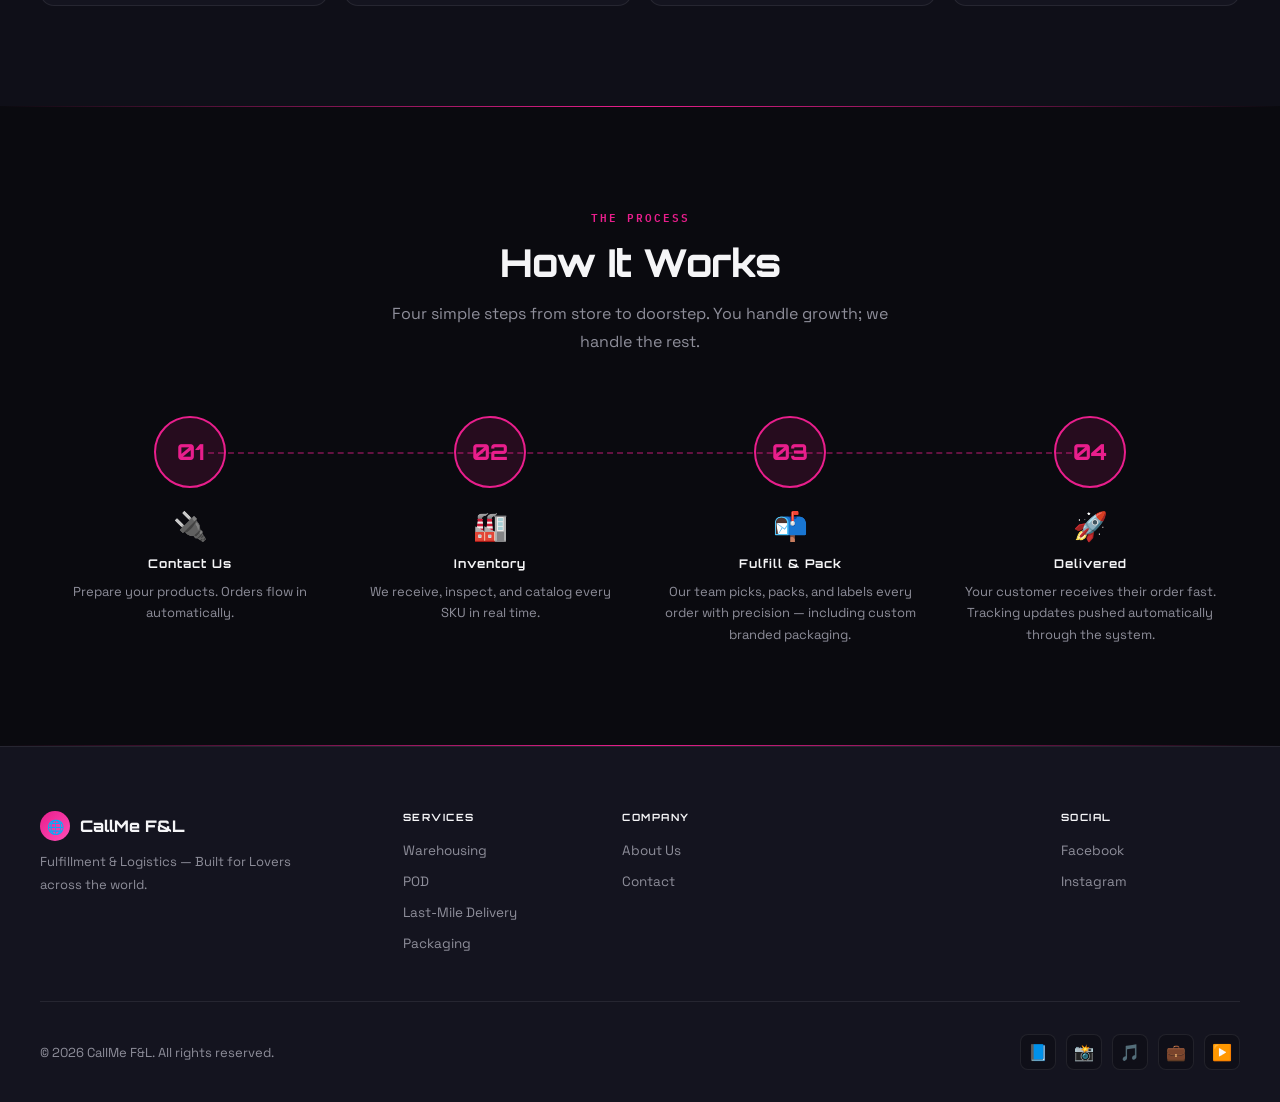
==== commit c9d4c094: "feat: replace orb emoji with logo image, reposition labels, remove orb-core" ====
--- a/index.html
+++ b/index.html
@@ -315,6 +315,7 @@
       justify-content: center;
       position: relative;
       height: 500px;
+      overflow: visible;
     }
 
     .orb-container {
@@ -329,33 +330,21 @@
       50%       { transform: translateY(-20px); }
     }
 
-    .orb-core {
-      width: 280px;
-      height: 280px;
-      border-radius: 50%;
-      background: radial-gradient(circle at 35% 35%, #ff4db8 0%, var(--pink) 40%, #8b0057 80%, #3a0024 100%);
-      box-shadow: 0 0 60px rgba(233,30,140,0.5), 0 0 120px rgba(233,30,140,0.25), inset 0 0 40px rgba(255,255,255,0.08);
-      position: relative;
-      z-index: 2;
-    }
-
-    .orb-core::after {
-      content: '';
-      position: absolute;
-      top: 15%; left: 20%;
-      width: 35%; height: 25%;
-      background: rgba(255,255,255,0.16);
-      border-radius: 50%;
-      filter: blur(8px);
-    }
-
     .orb-icon {
       position: absolute;
       top: 50%; left: 50%;
       transform: translate(-50%, -50%);
-      font-size: 80px;
       z-index: 3;
-      filter: drop-shadow(0 0 16px rgba(255,255,255,0.4));
+      display: flex;
+      align-items: center;
+      justify-content: center;
+    }
+
+    .orb-logo-img {
+      width: 140px;
+      height: 140px;
+      object-fit: contain;
+      filter: drop-shadow(0 0 20px rgba(233,30,140,0.6));
     }
 
     .orb-ring {
@@ -421,9 +410,9 @@
       color: var(--text);
     }
 
-    .orb-label-1 { top: 40px;    right: -20px; animation-delay: 0.9s; }
-    .orb-label-2 { bottom: 100px; left: -40px;  animation-delay: 1.2s; }
-    .orb-label-3 { bottom: 30px;  right: -10px; animation-delay: 1.5s; }
+    .orb-label-1 { top: -10px;   right: -120px; animation-delay: 0.9s; }
+    .orb-label-2 { bottom: 120px; left: -140px; animation-delay: 1.2s; }
+    .orb-label-3 { bottom: -10px; right: -110px; animation-delay: 1.5s; }
 
     @keyframes labelIn {
       from { opacity: 0; transform: translateY(8px); }
@@ -819,14 +808,14 @@
       .hero { padding: 100px 20px 60px; }
       .hero-container { grid-template-columns: 1fr; gap: 48px; }
       .hero-visual { height: 340px; }
-      .orb-container, .orb-core { width: 200px; height: 200px; }
+      .orb-container { width: 200px; height: 200px; }
       .orb-ring-1 { width: 260px; height: 260px; margin: -130px 0 0 -130px; }
       .orb-ring-2 { width: 320px; height: 320px; margin: -160px 0 0 -160px; }
       .orb-ring-3 { width: 380px; height: 380px; margin: -190px 0 0 -190px; }
-      .orb-icon { font-size: 56px; }
-      .orb-label-1 { top: 20px; right: -10px; }
-      .orb-label-2 { bottom: 60px; left: -20px; }
-      .orb-label-3 { bottom: 10px; right: 0; }
+      .orb-logo-img { width: 100px; height: 100px; }
+      .orb-label-1 { top: -5px;  right: -80px; }
+      .orb-label-2 { bottom: 80px; left: -90px; }
+      .orb-label-3 { bottom: -5px; right: -70px; }
 
       .section { padding: 64px 20px; }
       .about-grid { grid-template-columns: 1fr; gap: 40px; }
@@ -895,8 +884,9 @@
 
       <div class="hero-visual" id="heroVisual">
         <div class="orb-container">
-          <div class="orb-core"></div>
-          <div class="orb-icon">📦</div>
+          <div class="orb-icon">
+            <img src="images/logo.png" alt="CallMe F&L Logo" class="orb-logo-img">
+          </div>
           <div class="orb-ring orb-ring-1"></div>
           <div class="orb-ring orb-ring-2"></div>
           <div class="orb-ring orb-ring-3"></div>
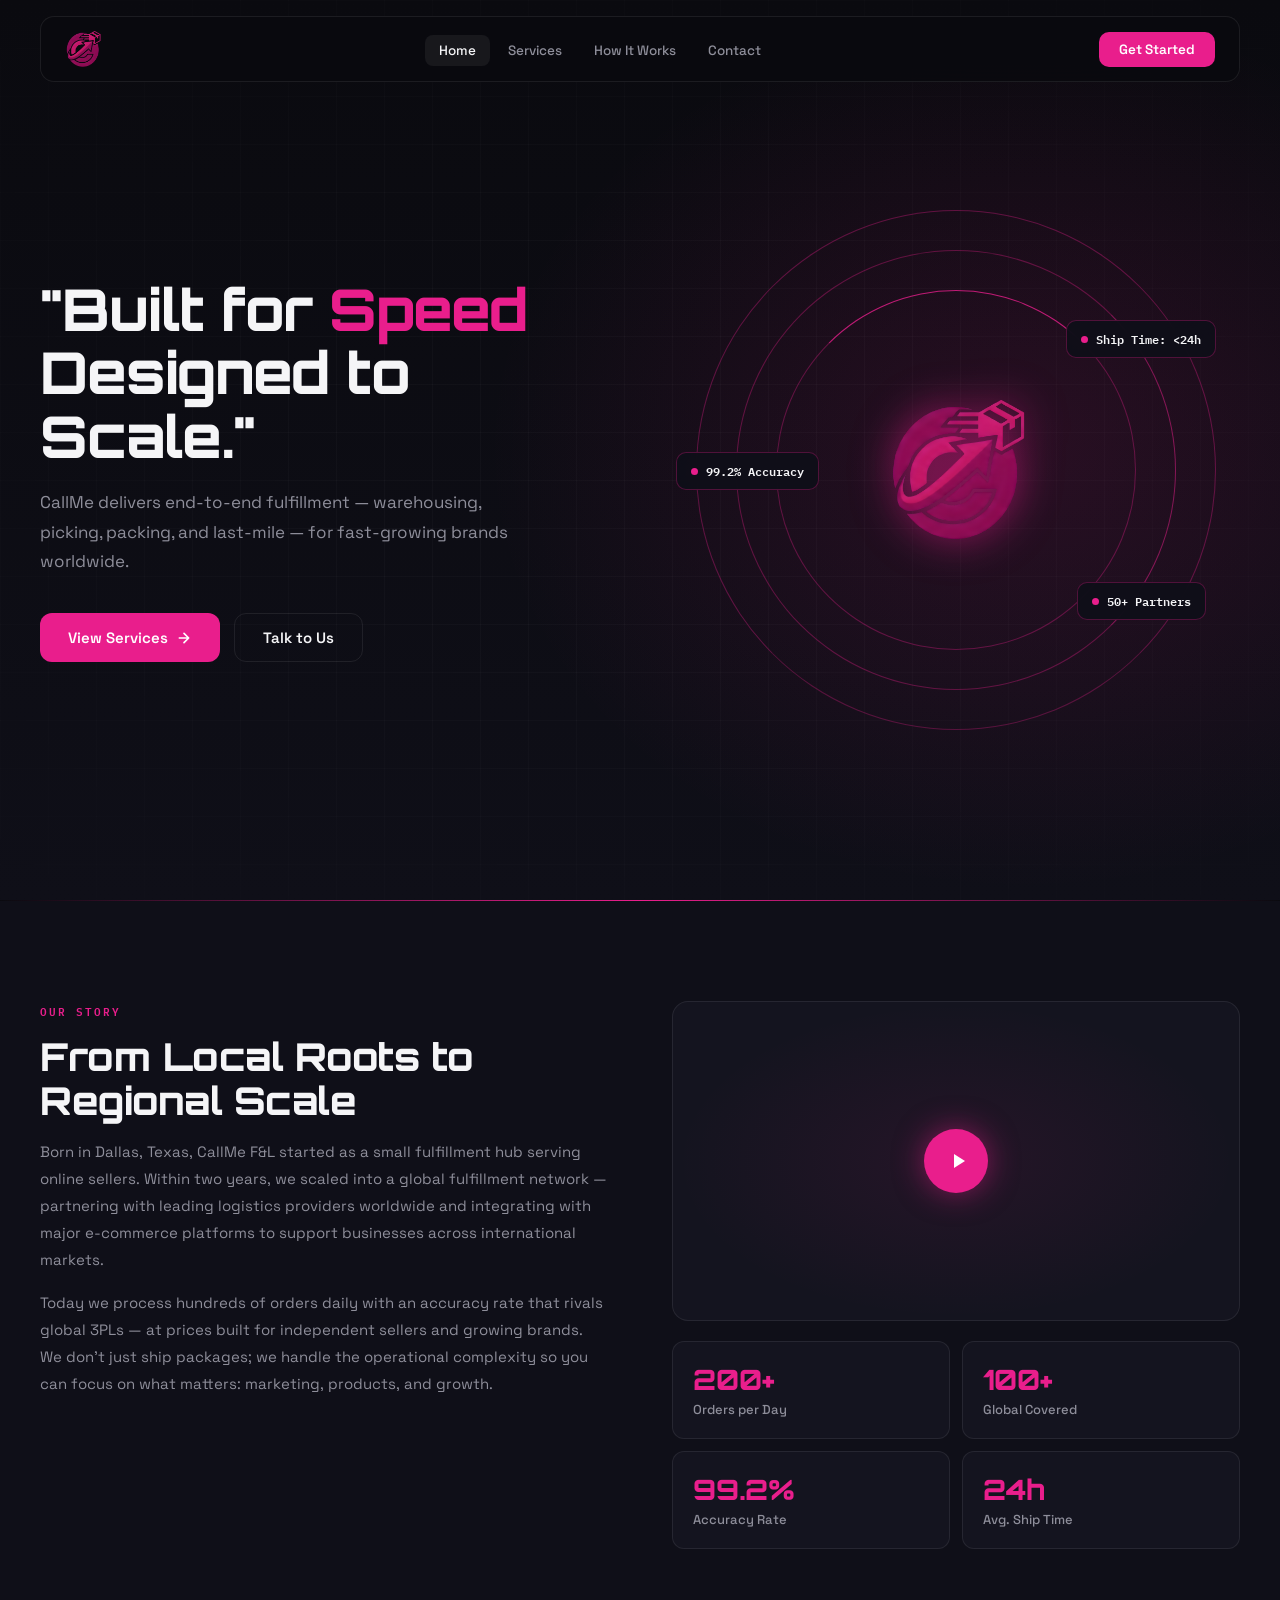
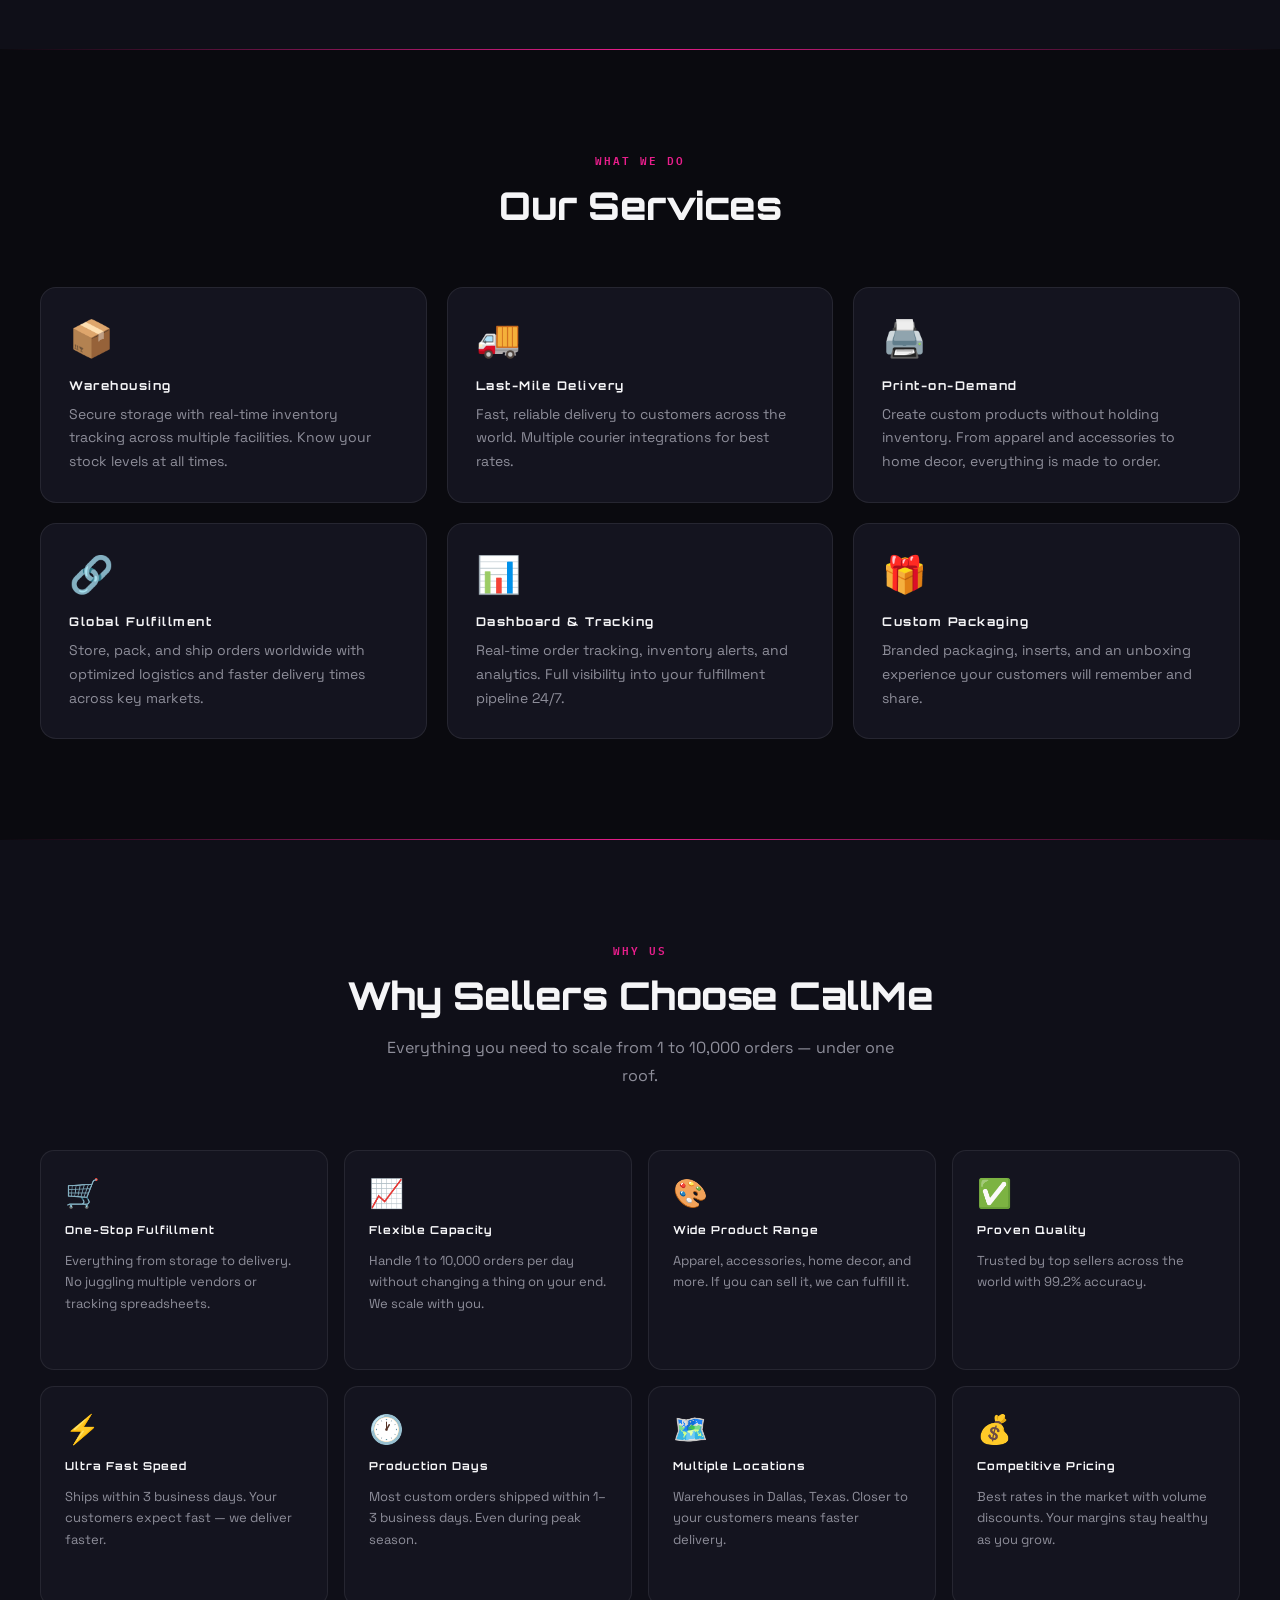
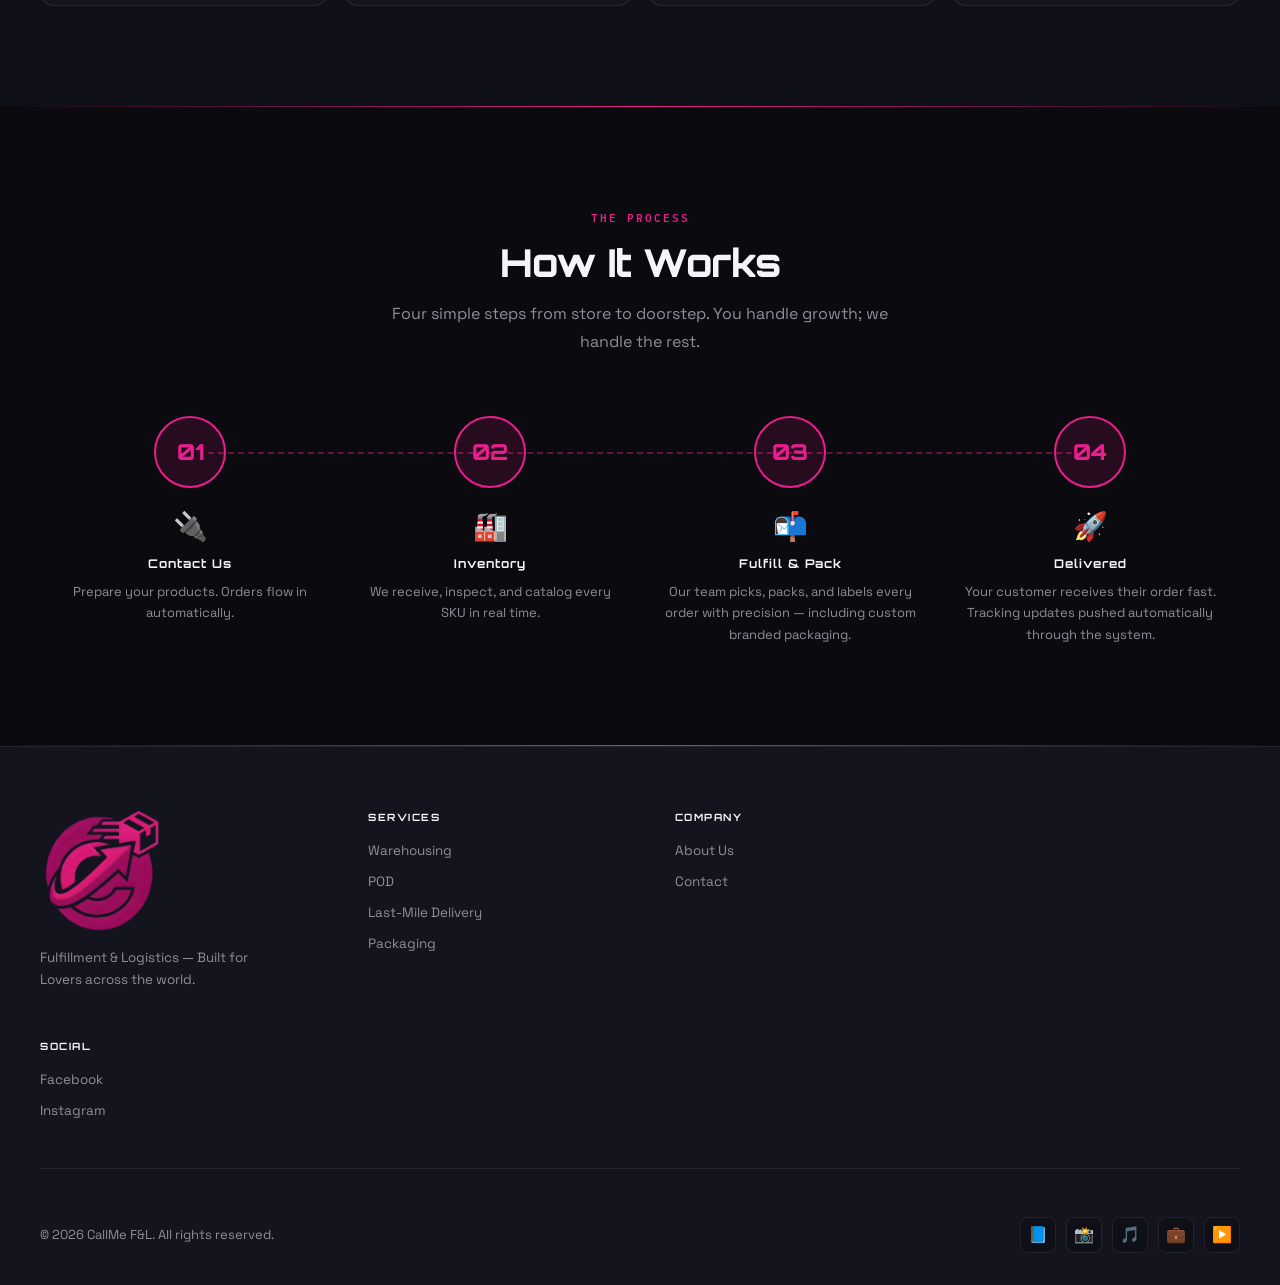
==== commit 8d2e3502: "feat: replace footer brand emoji with logo image, update footer grid layout" ====
--- a/index.html
+++ b/index.html
@@ -707,39 +707,32 @@
 
     .footer-top {
       display: grid;
-      grid-template-columns: 1.8fr 1fr 1fr 1fr 1fr;
-      gap: 40px;
+      grid-template-columns: 280px 1fr 1fr 1fr;
+      gap: 48px;
       padding-bottom: 48px;
       border-bottom: 1px solid var(--border);
-      margin-bottom: 32px;
-    }
-
-    .footer-brand-name {
-      font-family: 'Orbitron', monospace;
-      font-size: 16px;
-      font-weight: 800;
-      display: flex;
-      align-items: center;
-      gap: 10px;
-      margin-bottom: 10px;
-    }
-
-    .footer-brand-icon {
-      width: 30px; height: 30px;
-      border-radius: 50%;
-      background: linear-gradient(135deg, var(--pink), var(--pink-light));
-      display: flex;
-      align-items: center;
-      justify-content: center;
-      font-size: 14px;
-      flex-shrink: 0;
+      margin-bottom: 48px;
+      align-items: start;
+    }
+
+    .footer-brand-block {
+      display: flex;
+      flex-direction: column;
+      gap: 16px;
+    }
+
+    .footer-logo-img {
+      width: 120px;
+      height: auto;
+      object-fit: contain;
+      filter: brightness(1.1);
     }
 
     .footer-tagline {
-      font-size: 13px;
+      font-size: 13.5px;
       color: var(--text-muted);
-      line-height: 1.75;
-      max-width: 260px;
+      line-height: 1.65;
+      max-width: 220px;
     }
 
     .footer-col-title {
@@ -797,7 +790,7 @@
     ════════════════════════════════ */
     @media (max-width: 1024px) {
       .features-grid { grid-template-columns: repeat(2, 1fr); }
-      .footer-top { grid-template-columns: 1fr 1fr 1fr; }
+      .footer-top { grid-template-columns: 280px 1fr 1fr; }
     }
 
     @media (max-width: 768px) {
@@ -823,7 +816,8 @@
       .features-grid { grid-template-columns: 1fr 1fr; }
       .steps-row { grid-template-columns: 1fr 1fr; gap: 32px; }
       .steps-row::before { display: none; }
-      .footer-top { grid-template-columns: 1fr 1fr; gap: 28px; }
+      .footer-top { grid-template-columns: 1fr 1fr; gap: 32px; }
+      .footer-logo-img { width: 90px; }
       .footer-bottom { flex-direction: column; align-items: flex-start; }
     }
 
@@ -1110,11 +1104,8 @@
   <footer class="footer" id="contact">
     <div class="footer-inner">
       <div class="footer-top">
-        <div>
-          <div class="footer-brand-name">
-            <div class="footer-brand-icon">🌐</div>
-            CallMe F&amp;L
-          </div>
+        <div class="footer-brand-block">
+          <img src="images/logo.png" alt="CallMe F&L" class="footer-logo-img">
           <p class="footer-tagline">Fulfillment &amp; Logistics — Built for Lovers across the world.</p>
         </div>
 
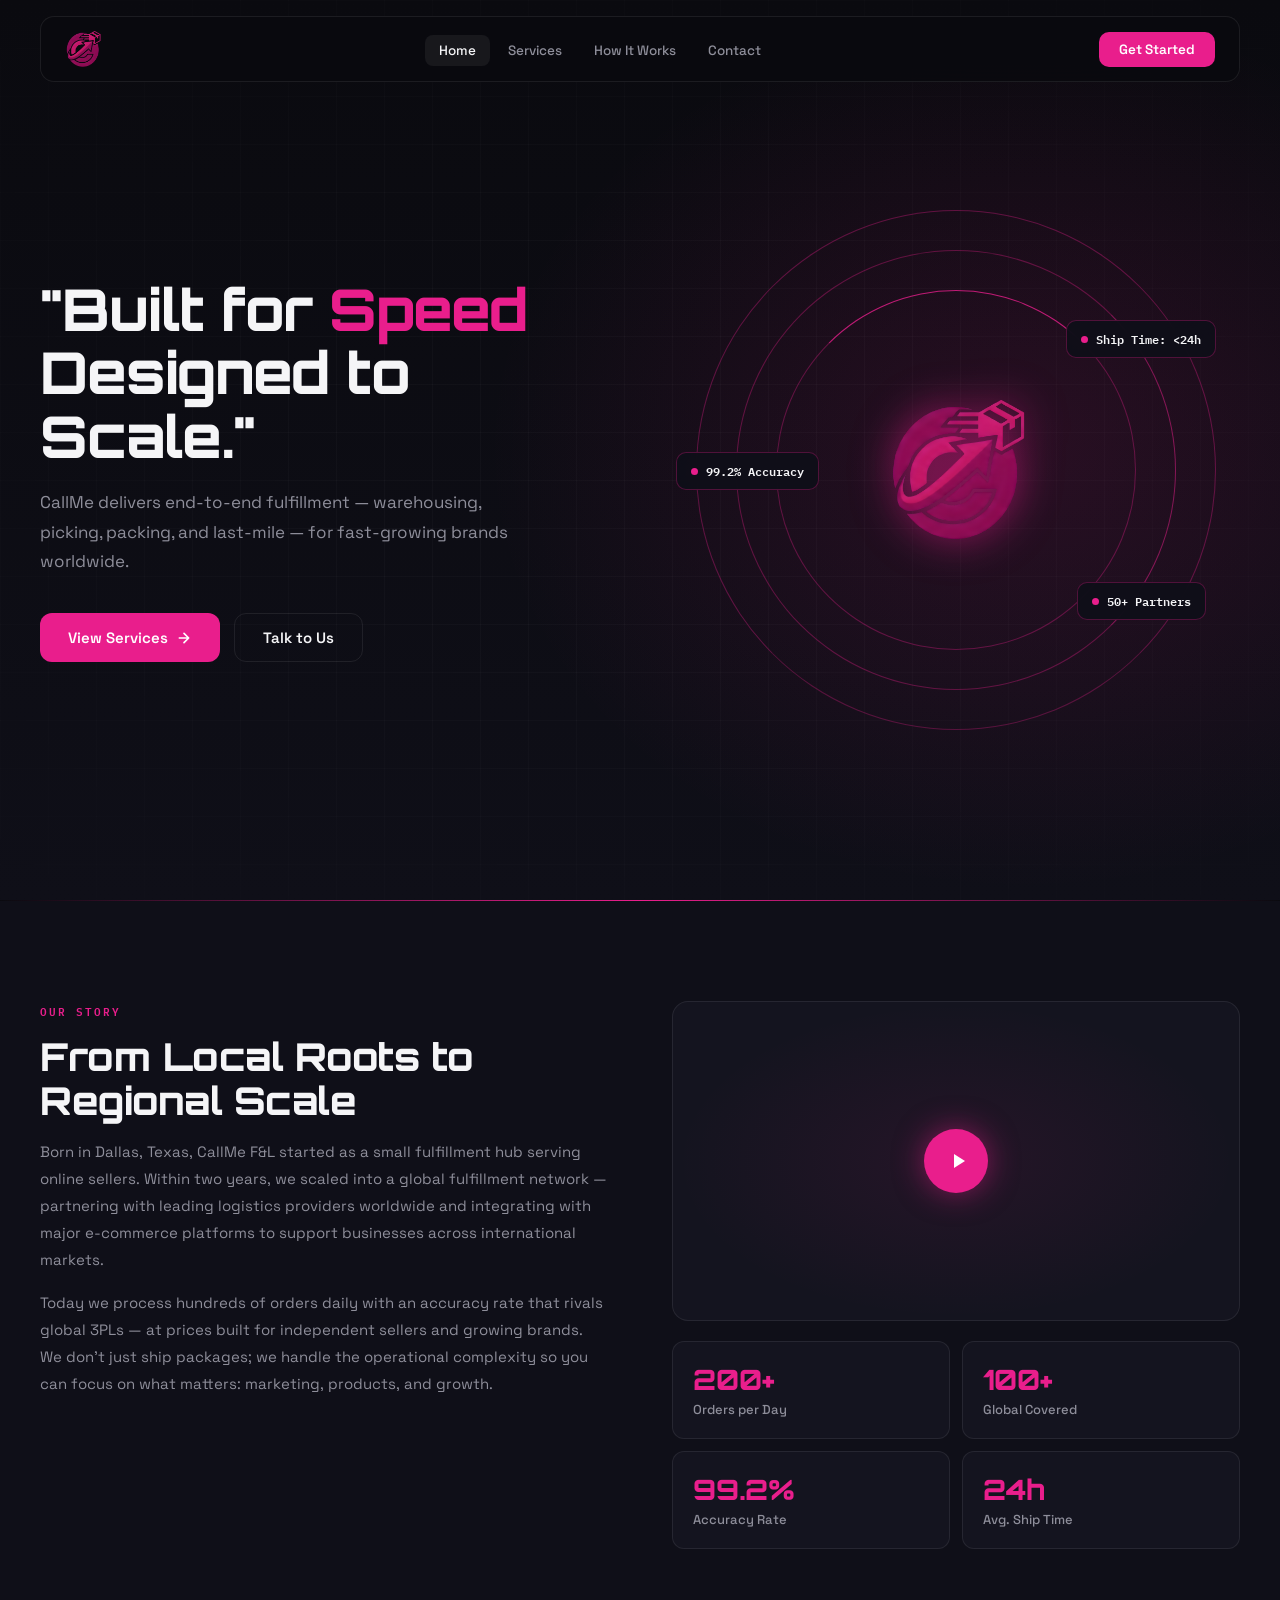
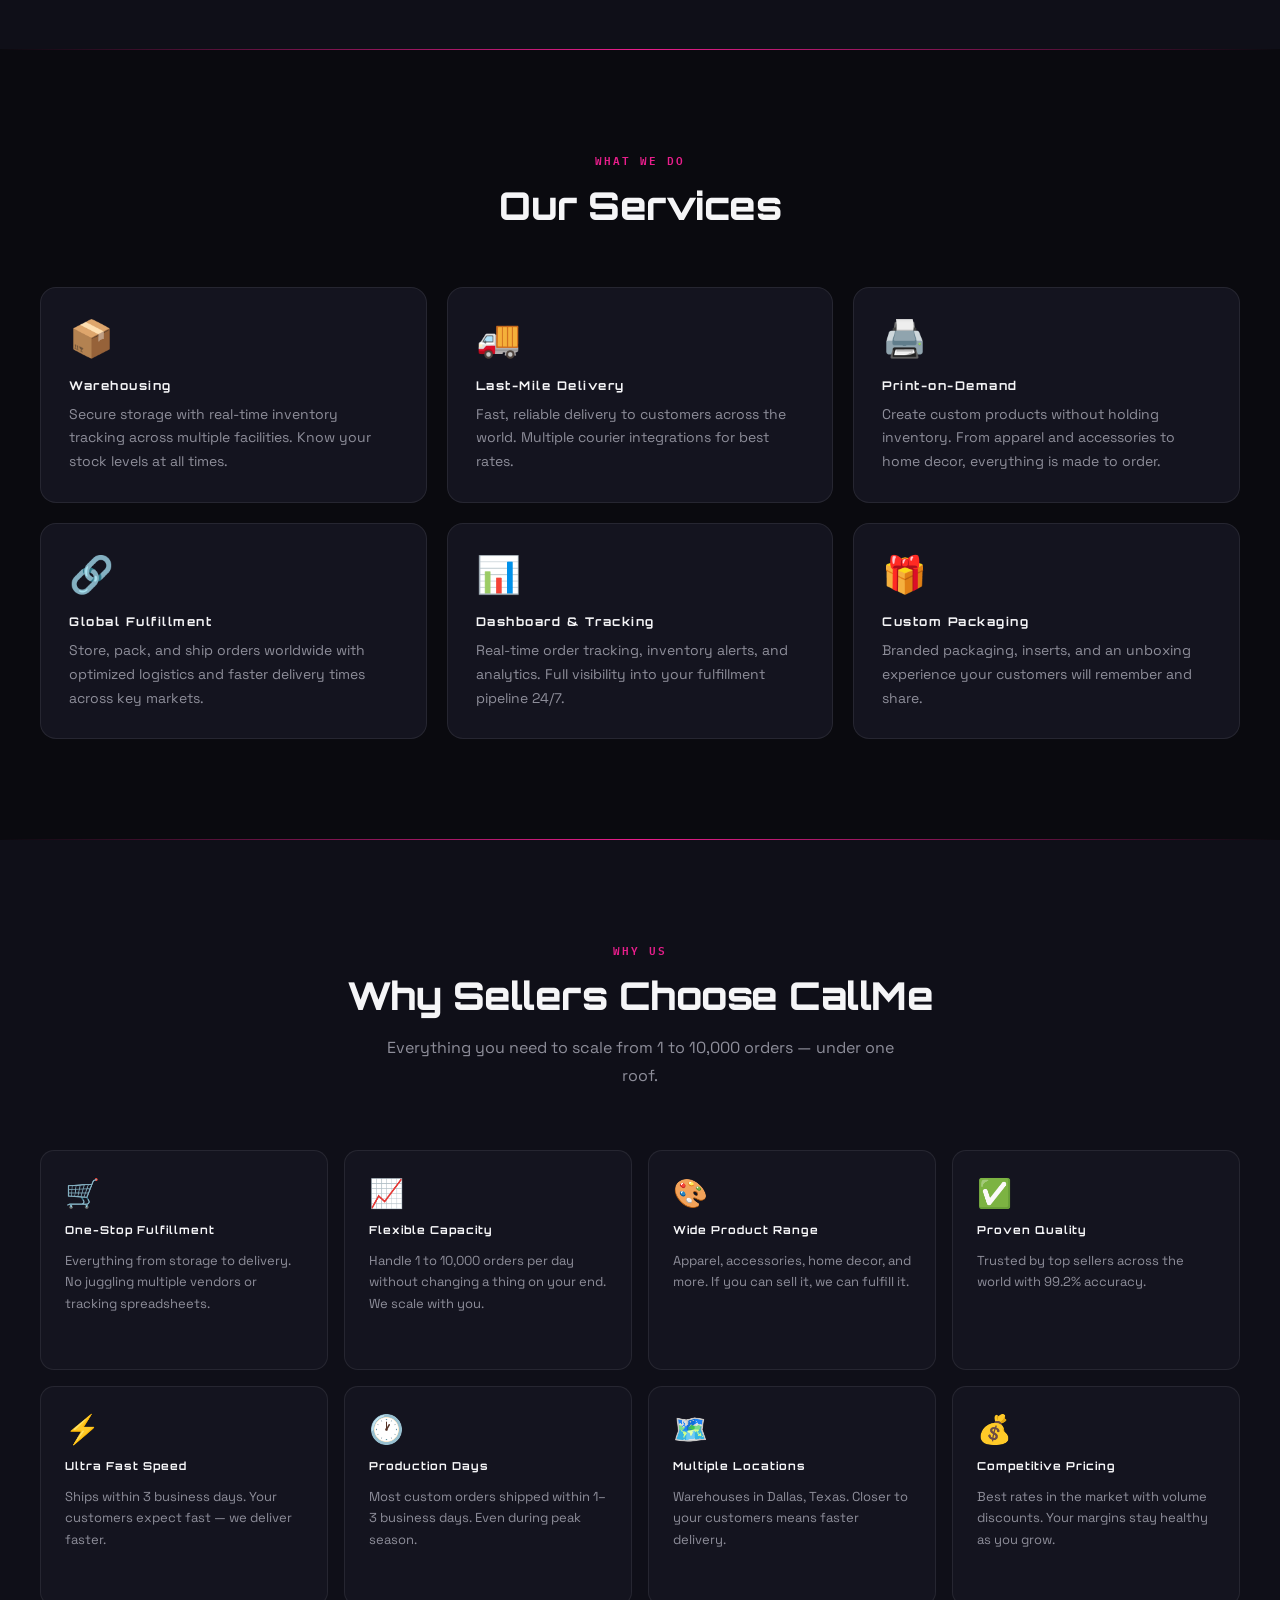
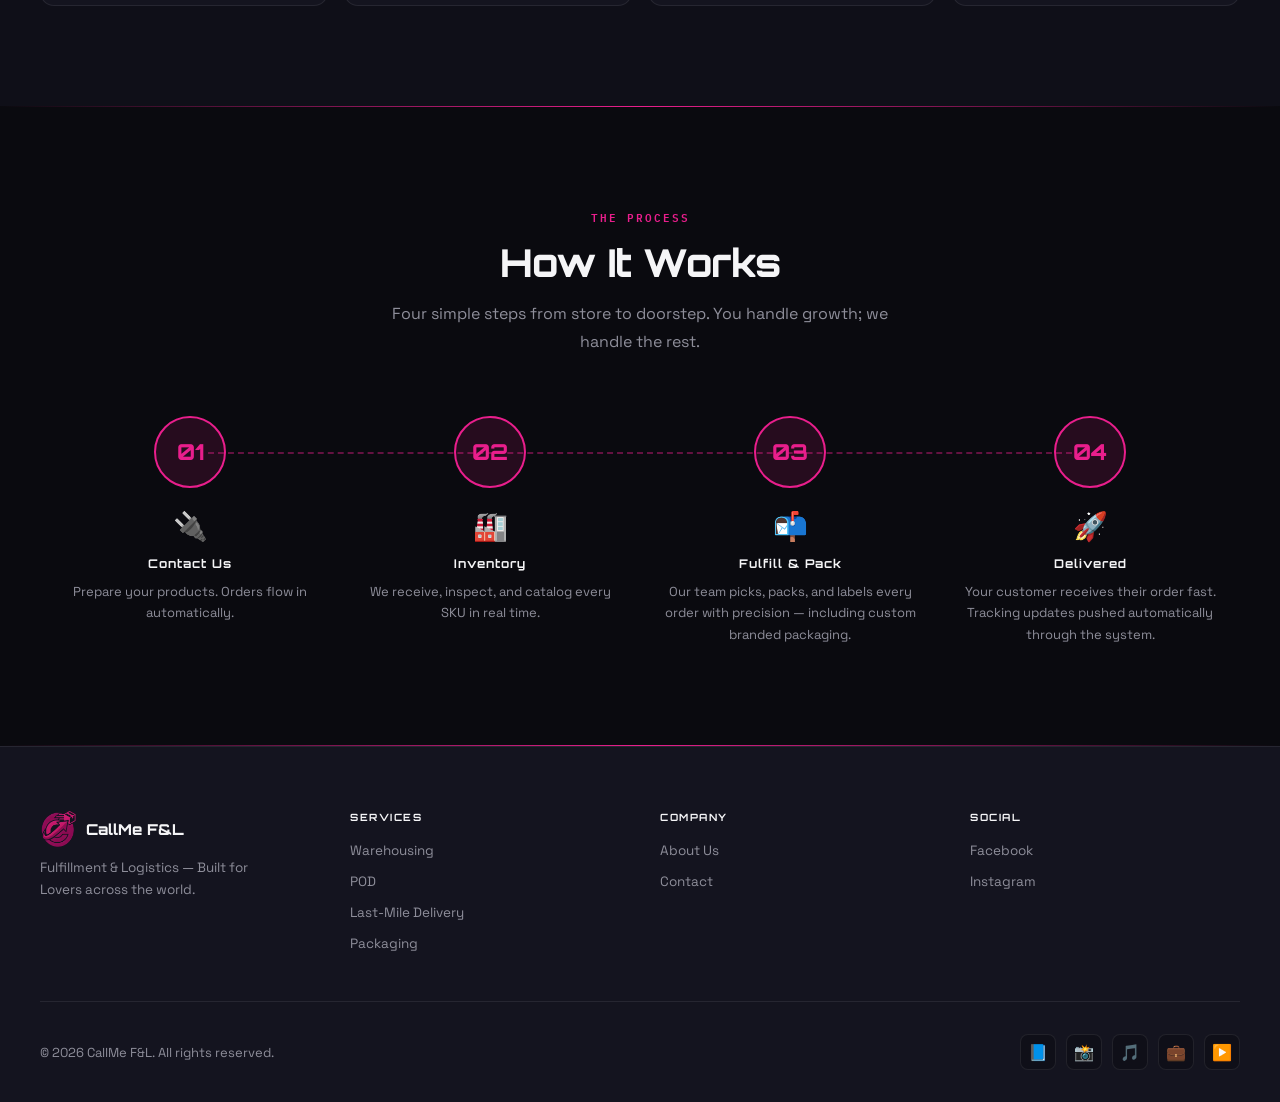
==== commit 3021661f: "refactor: footer — 4-col equal grid, logo+text brand, remove empty col" ====
--- a/index.html
+++ b/index.html
@@ -707,25 +707,29 @@
 
     .footer-top {
       display: grid;
-      grid-template-columns: 280px 1fr 1fr 1fr;
-      gap: 48px;
+      grid-template-columns: repeat(4, 1fr);
+      gap: 40px;
       padding-bottom: 48px;
       border-bottom: 1px solid var(--border);
-      margin-bottom: 48px;
+      margin-bottom: 32px;
       align-items: start;
     }
 
-    .footer-brand-block {
-      display: flex;
-      flex-direction: column;
-      gap: 16px;
+    .footer-brand-name {
+      display: flex;
+      align-items: center;
+      gap: 10px;
+      margin-bottom: 10px;
+      font-family: 'Orbitron', monospace;
+      font-size: 15px;
+      font-weight: 800;
     }
 
     .footer-logo-img {
-      width: 120px;
-      height: auto;
+      width: 36px;
+      height: 36px;
       object-fit: contain;
-      filter: brightness(1.1);
+      flex-shrink: 0;
     }
 
     .footer-tagline {
@@ -790,7 +794,7 @@
     ════════════════════════════════ */
     @media (max-width: 1024px) {
       .features-grid { grid-template-columns: repeat(2, 1fr); }
-      .footer-top { grid-template-columns: 280px 1fr 1fr; }
+      .footer-top { grid-template-columns: 1fr 1fr; gap: 32px; }
     }
 
     @media (max-width: 768px) {
@@ -816,8 +820,7 @@
       .features-grid { grid-template-columns: 1fr 1fr; }
       .steps-row { grid-template-columns: 1fr 1fr; gap: 32px; }
       .steps-row::before { display: none; }
-      .footer-top { grid-template-columns: 1fr 1fr; gap: 32px; }
-      .footer-logo-img { width: 90px; }
+      .footer-top { grid-template-columns: 1fr 1fr; gap: 28px; }
       .footer-bottom { flex-direction: column; align-items: flex-start; }
     }
 
@@ -1104,11 +1107,16 @@
   <footer class="footer" id="contact">
     <div class="footer-inner">
       <div class="footer-top">
-        <div class="footer-brand-block">
-          <img src="images/logo.png" alt="CallMe F&L" class="footer-logo-img">
+        <!-- Col 1: Brand -->
+        <div>
+          <div class="footer-brand-name">
+            <img src="images/logo.png" alt="CallMe F&L" class="footer-logo-img">
+            <span>CallMe F&amp;L</span>
+          </div>
           <p class="footer-tagline">Fulfillment &amp; Logistics — Built for Lovers across the world.</p>
         </div>
 
+        <!-- Col 2: Services -->
         <div>
           <div class="footer-col-title">Services</div>
           <ul class="footer-links">
@@ -1119,6 +1127,7 @@
           </ul>
         </div>
 
+        <!-- Col 3: Company -->
         <div>
           <div class="footer-col-title">Company</div>
           <ul class="footer-links">
@@ -1127,8 +1136,7 @@
           </ul>
         </div>
 
-        <div></div>
-
+        <!-- Col 4: Social -->
         <div>
           <div class="footer-col-title">Social</div>
           <ul class="footer-links">
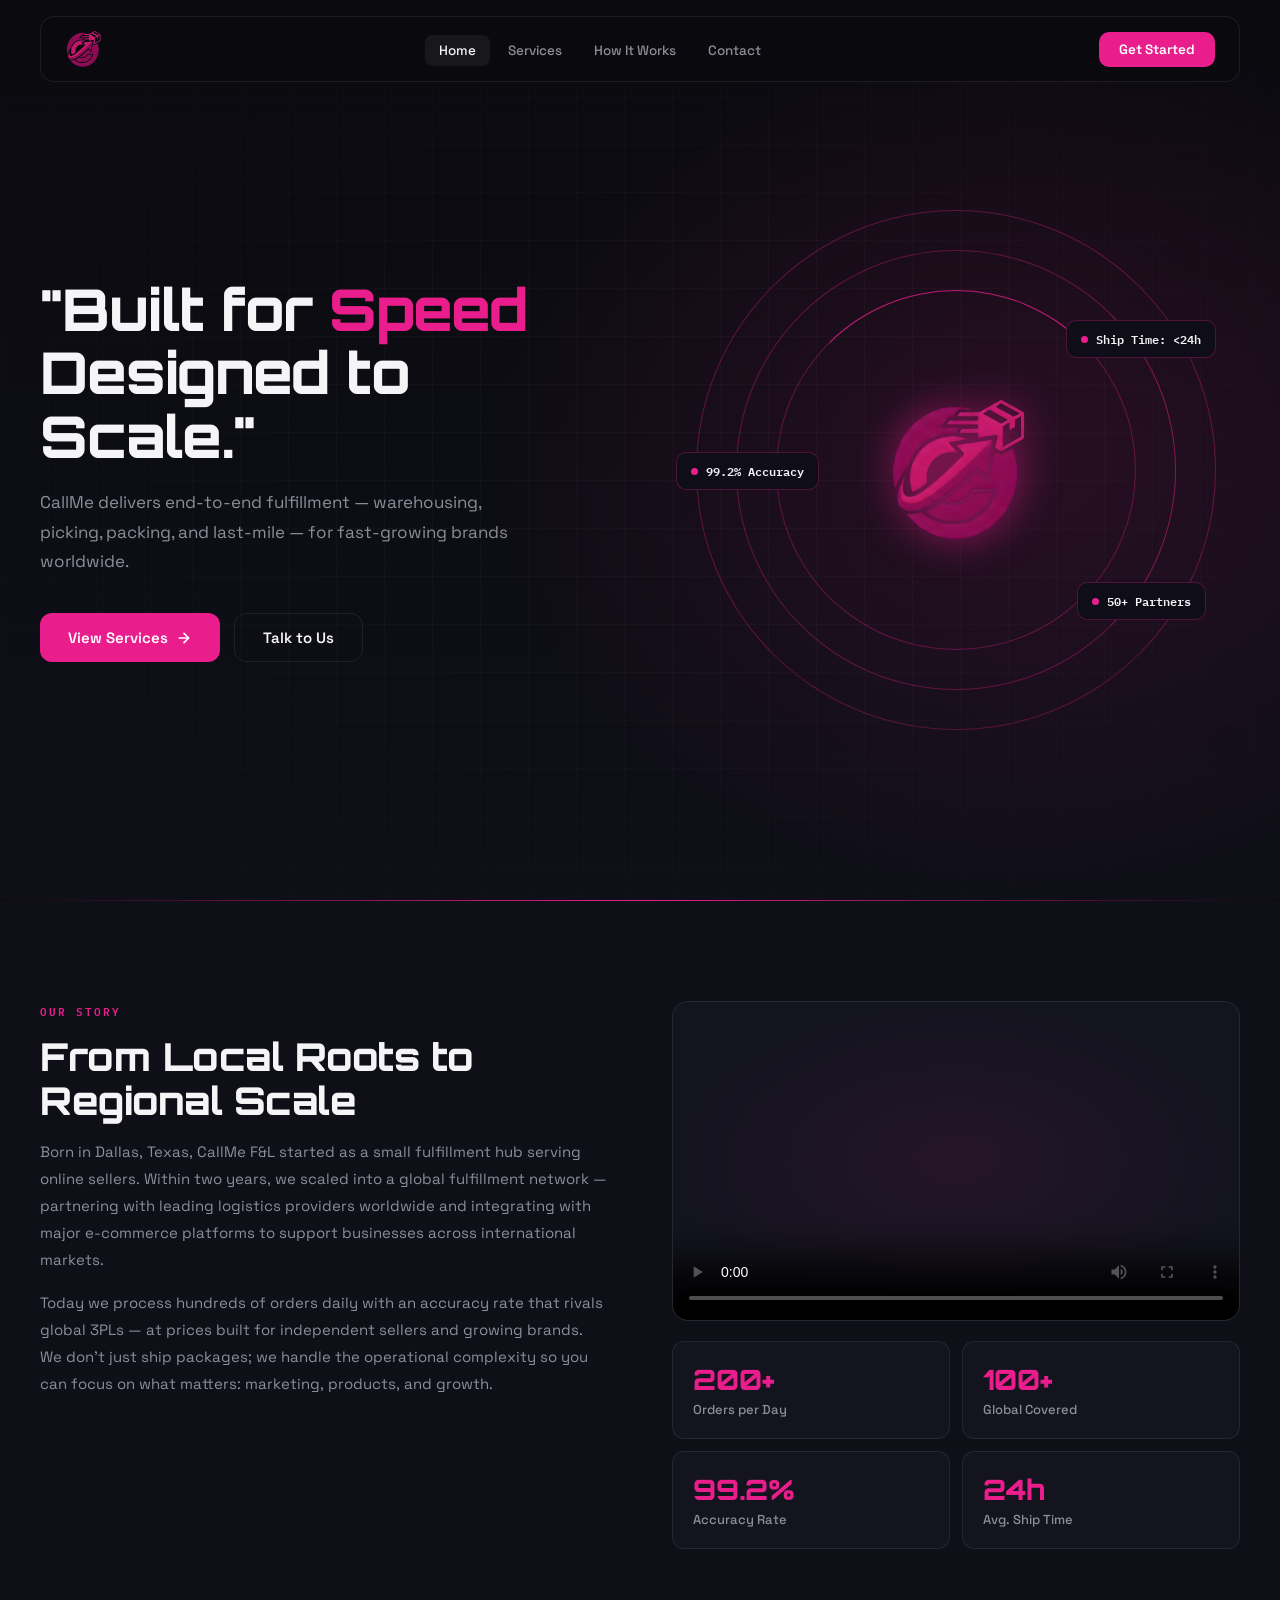
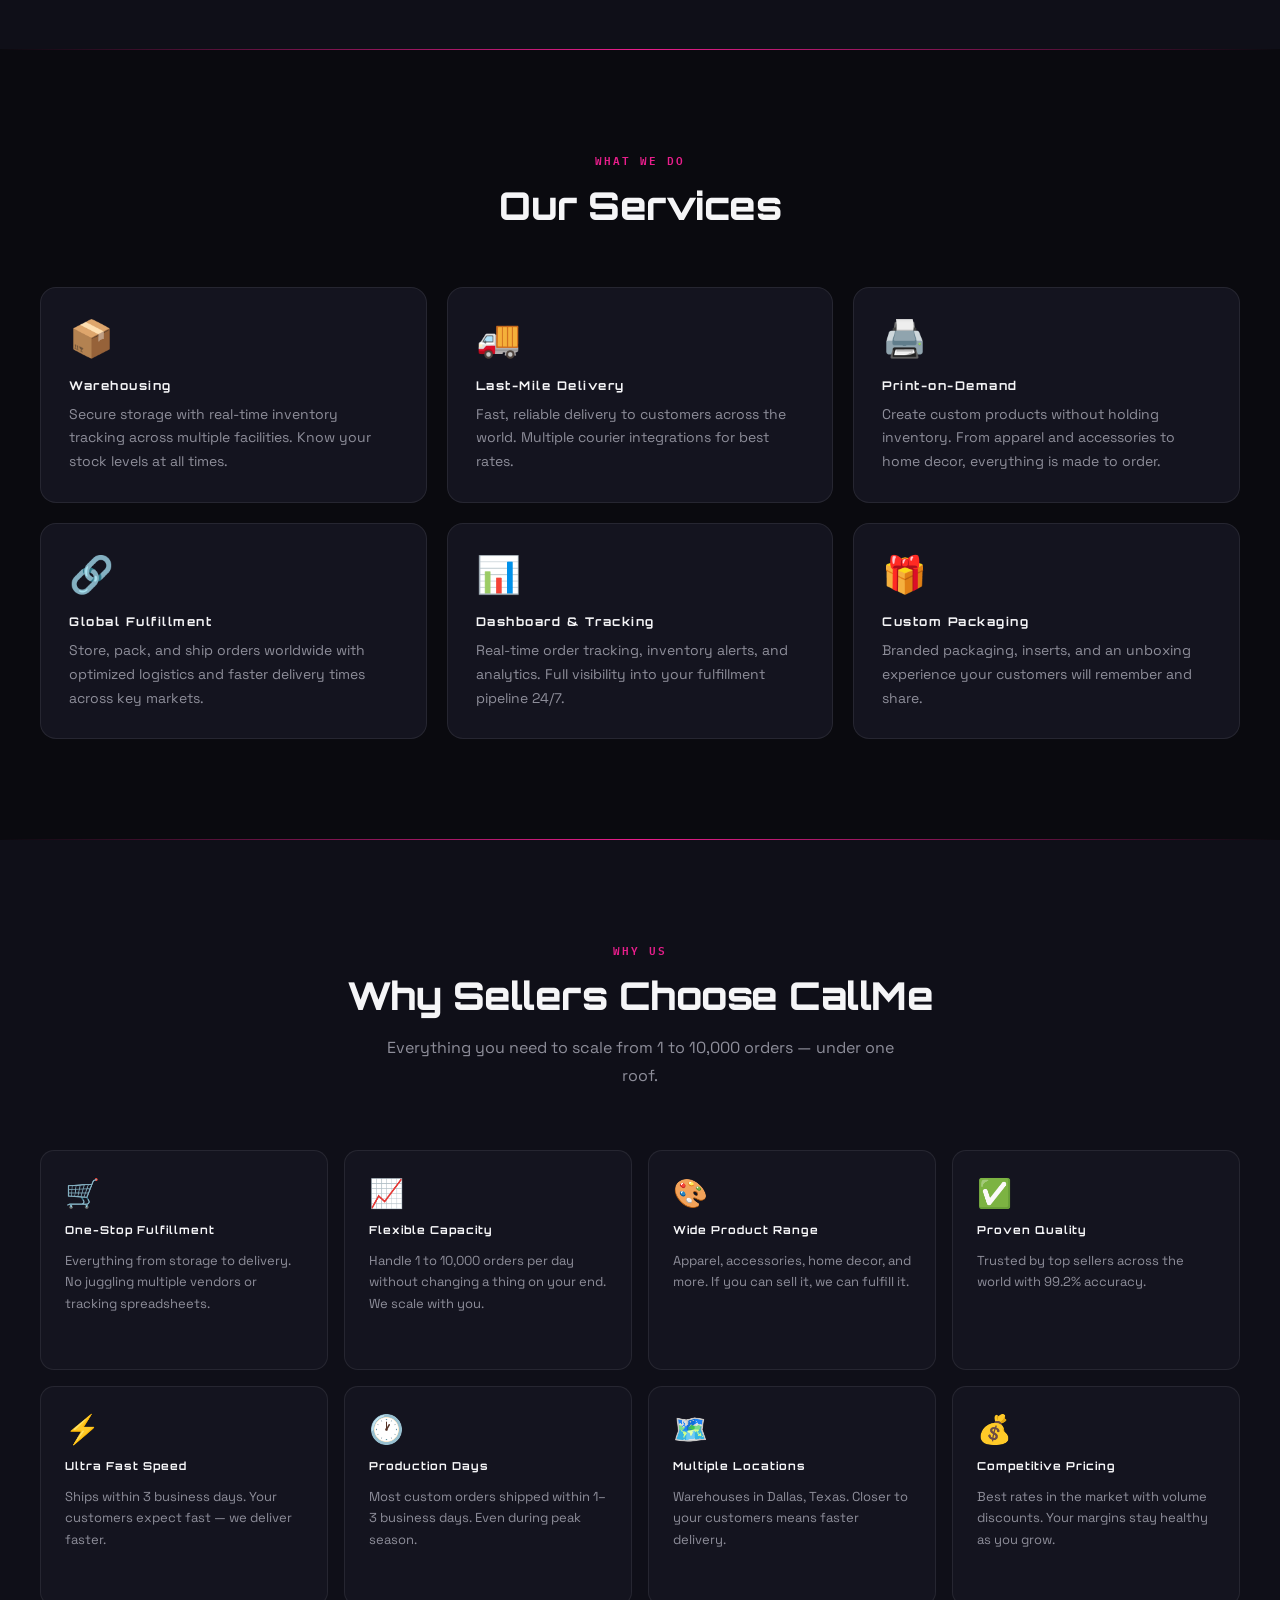
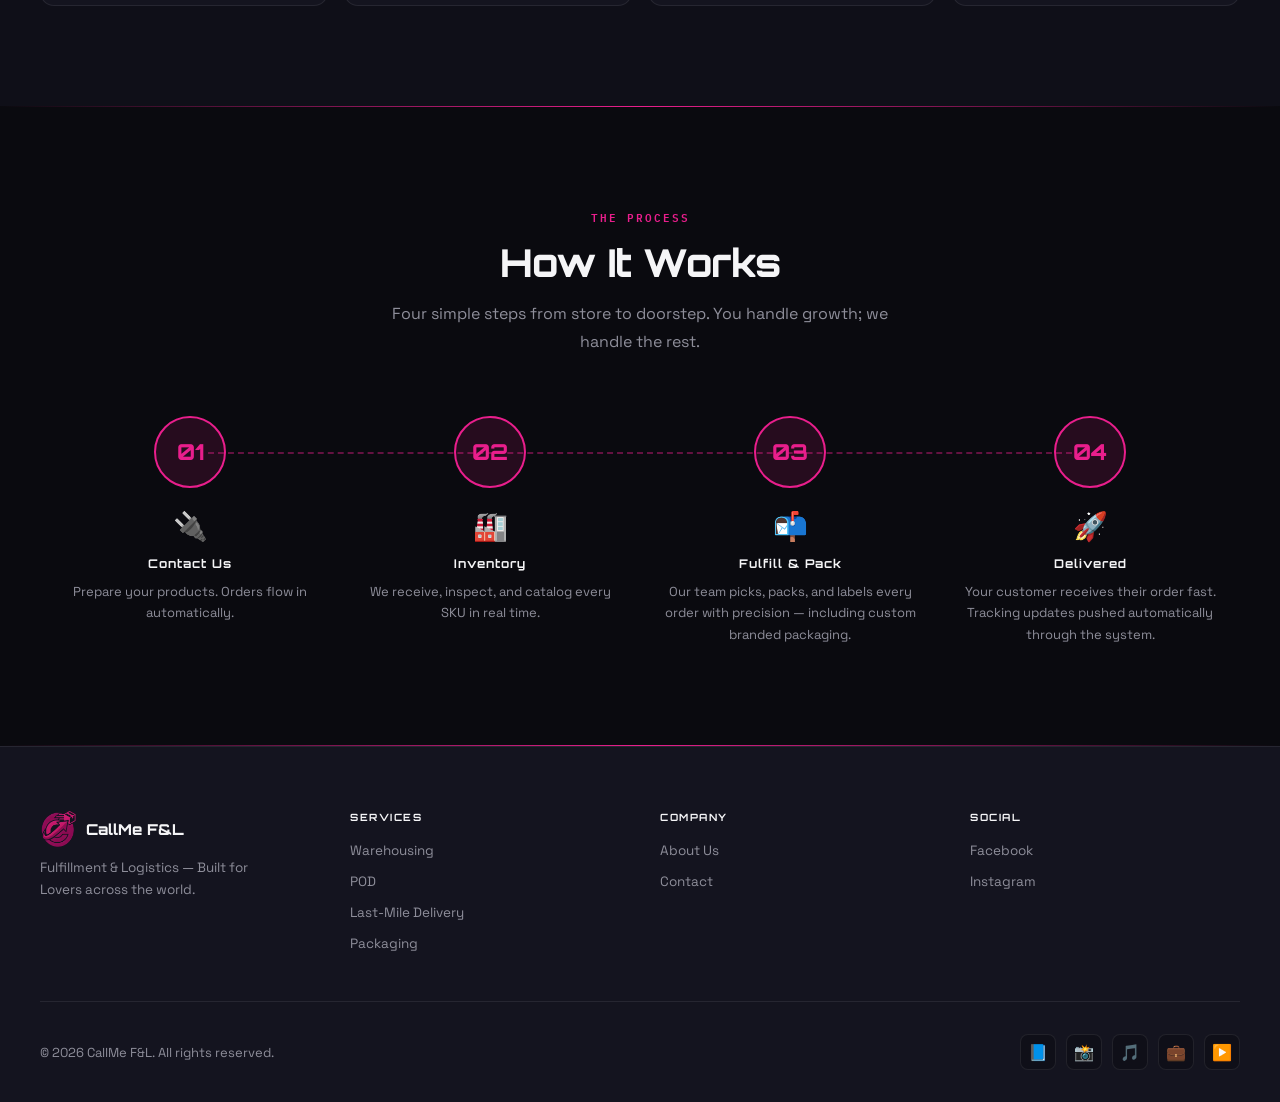
==== commit 693ffecf: "feat: embed video player in about section" ====
--- a/index.html
+++ b/index.html
@@ -486,6 +486,15 @@
       margin-bottom: 20px;
       cursor: pointer;
       transition: all 0.3s ease;
+      padding: 0;
+    }
+
+    .about-video {
+      width: 100%;
+      height: 100%;
+      object-fit: cover;
+      border-radius: 14px;
+      display: block;
     }
 
     .video-box:hover { border-color: rgba(233,30,140,0.4); }
@@ -925,9 +934,16 @@
 
         <div>
           <div class="video-box reveal reveal-delay-2">
-            <div class="play-btn">
-              <svg viewBox="0 0 24 24"><path d="M8 5v14l11-7z"/></svg>
-            </div>
+            <video
+              id="about-video"
+              class="about-video"
+              controls
+              preload="metadata"
+              poster="images/video-thumbnail.jpg"
+            >
+              <source src="videos/about.mp4" type="video/mp4">
+              Your browser does not support the video tag.
+            </video>
           </div>
           <div class="stats-grid">
             <div class="stat-card reveal reveal-delay-2">
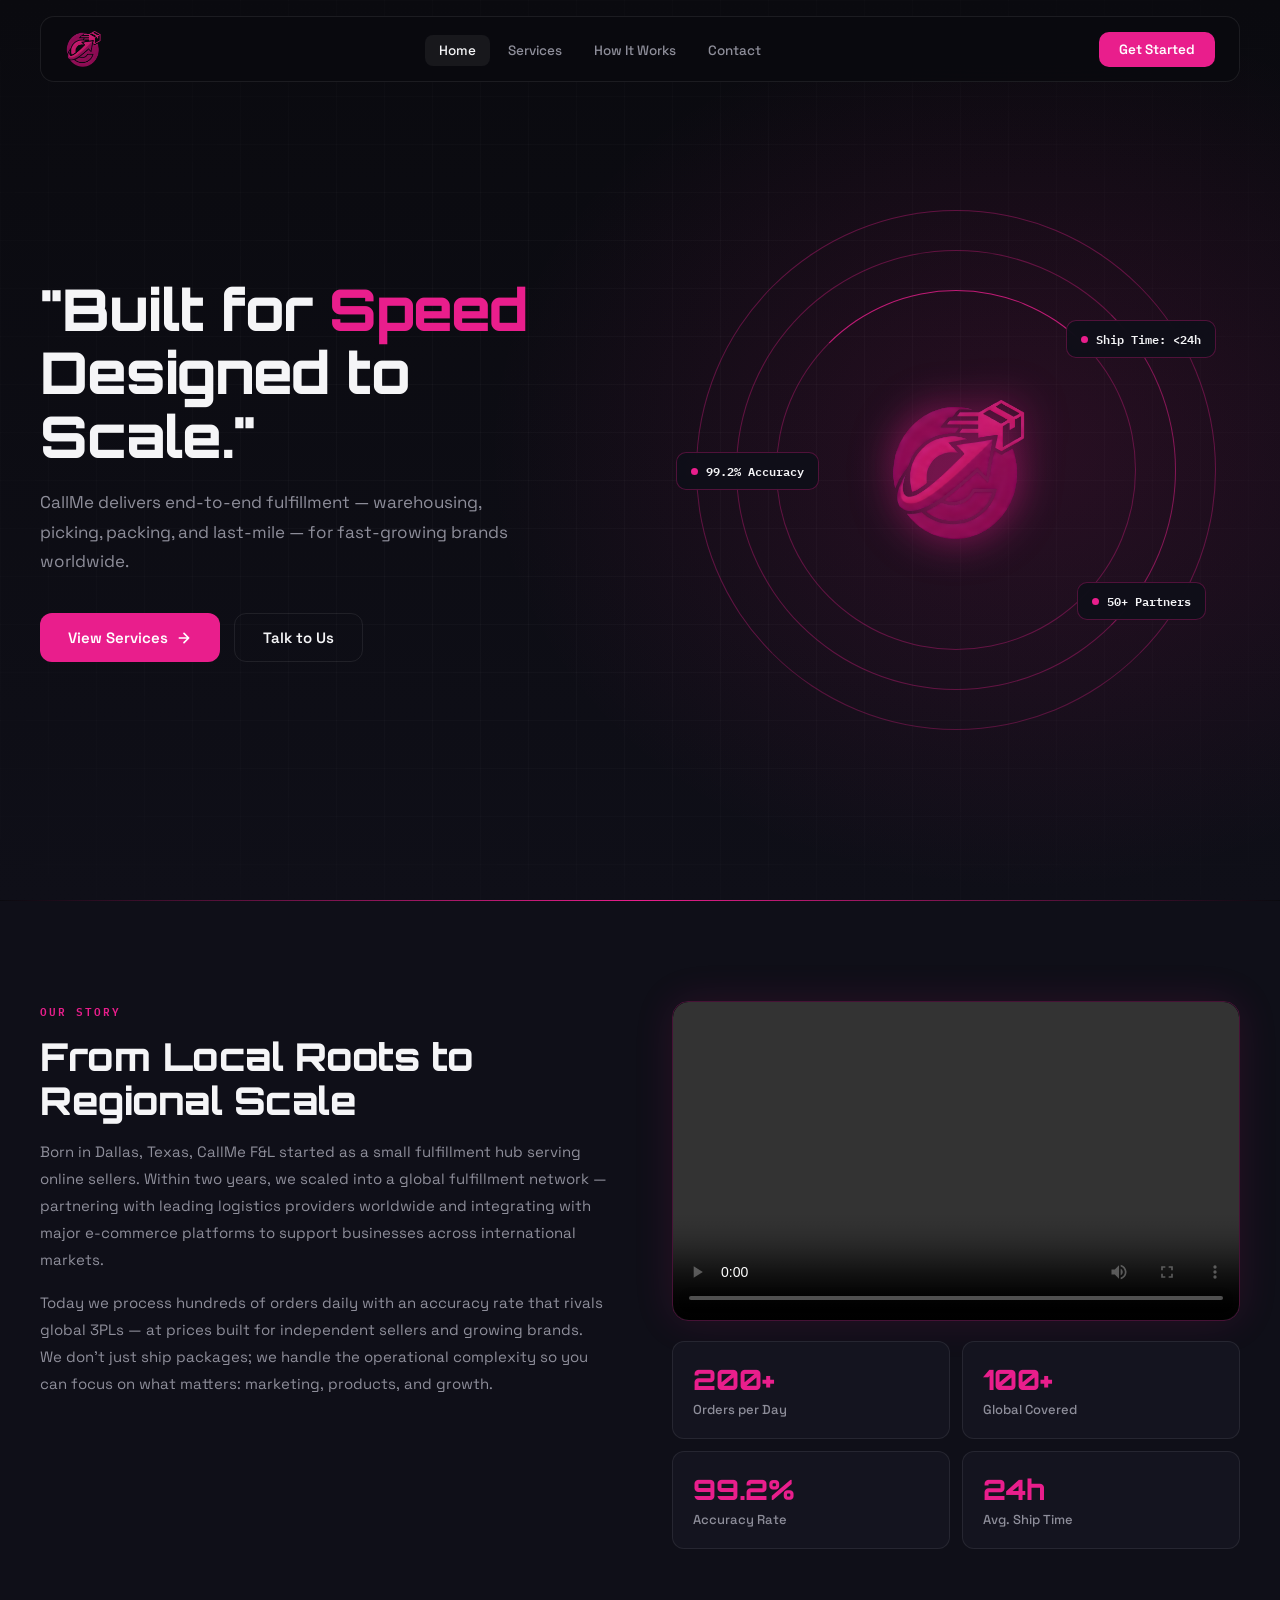
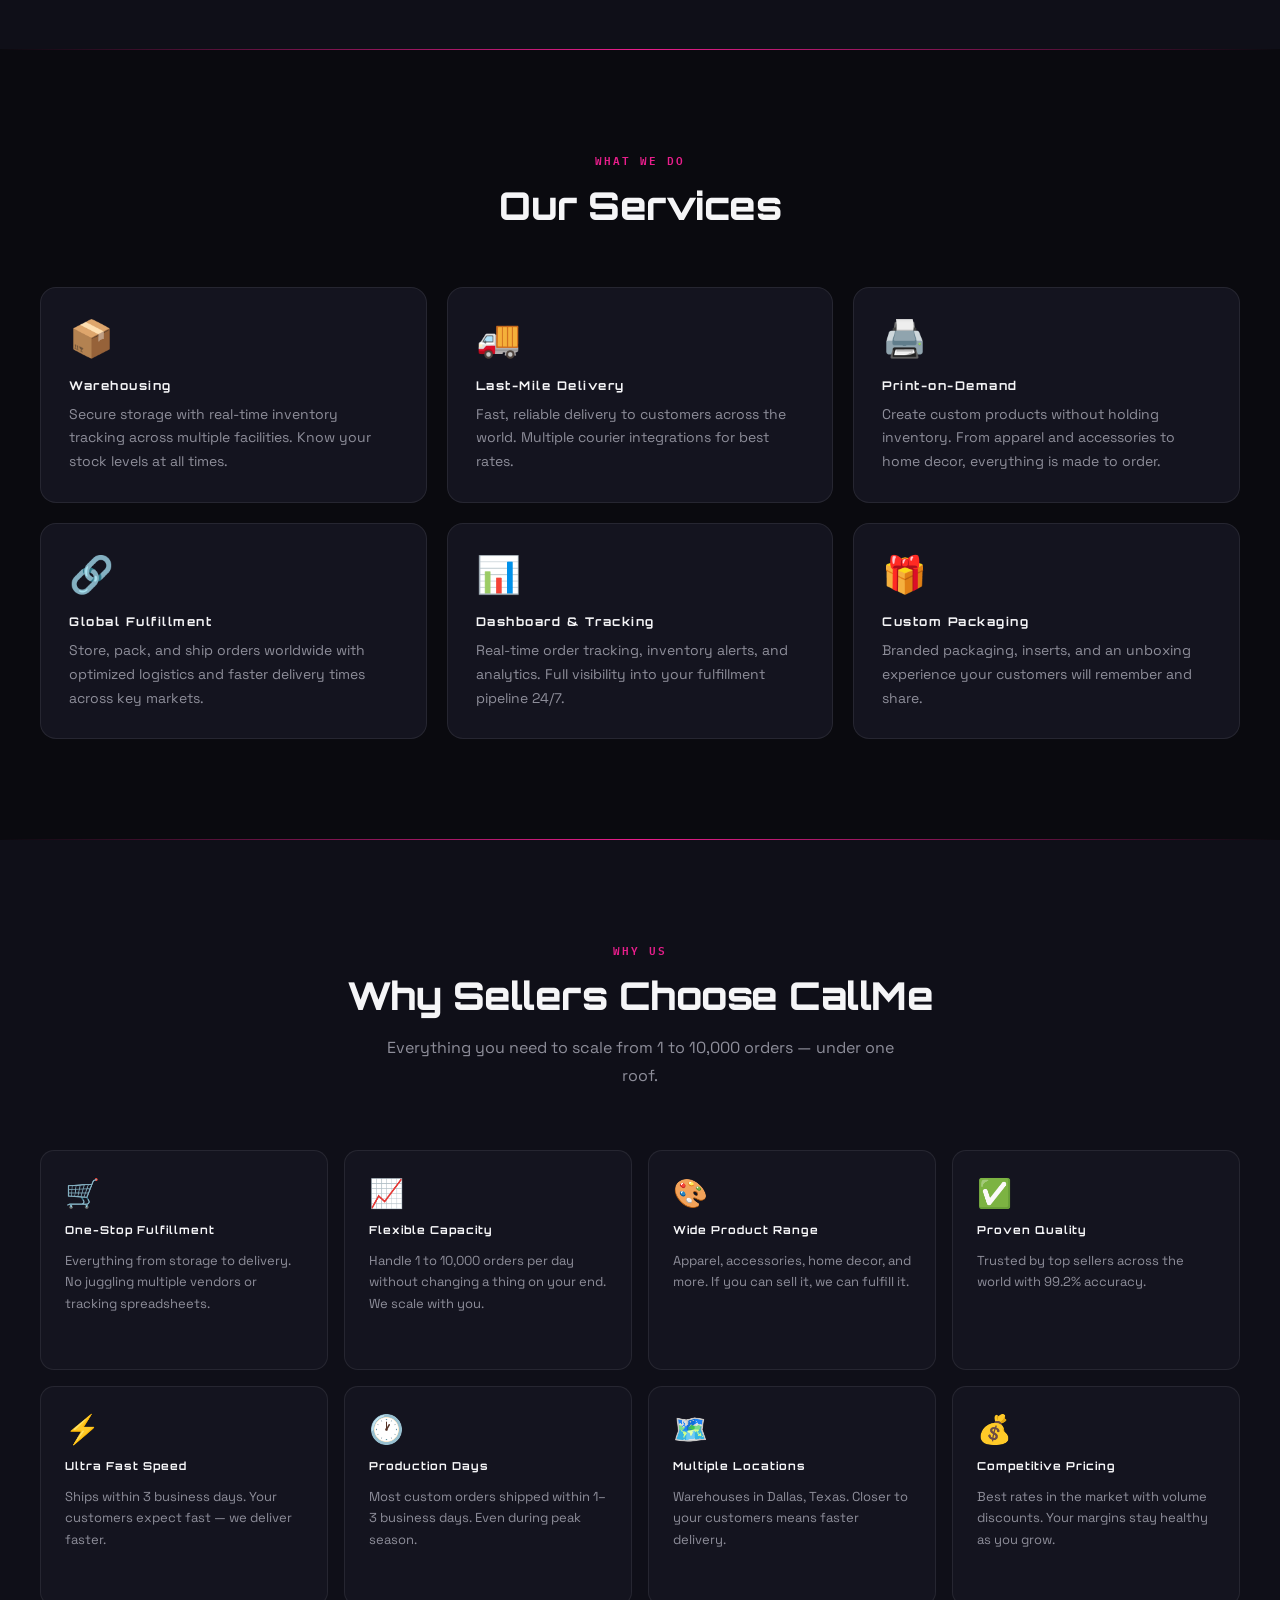
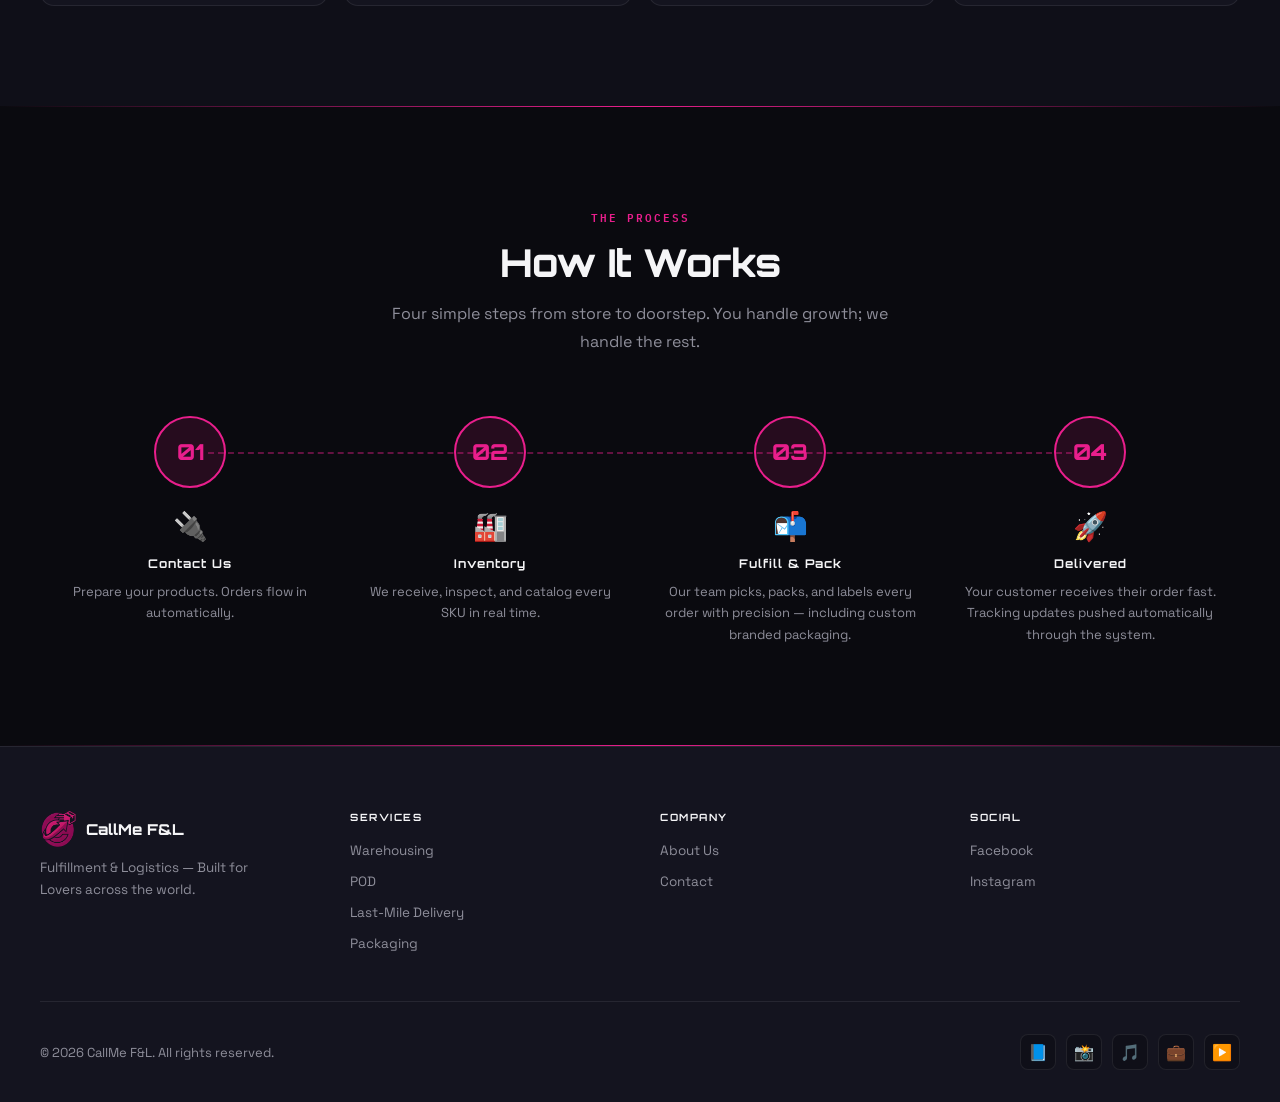
==== commit 9714ed82: "feat: video streaming headers and video-wrapper redesign" ====
--- a/index.html
+++ b/index.html
@@ -473,54 +473,24 @@
       margin-bottom: 16px;
     }
 
-    .video-box {
-      background: var(--dark3);
-      border: 1px solid var(--border);
+    .video-wrapper {
+      position: relative;
+      width: 100%;
+      aspect-ratio: 16 / 9;
       border-radius: 16px;
-      aspect-ratio: 16/9;
-      display: flex;
-      align-items: center;
-      justify-content: center;
-      position: relative;
       overflow: hidden;
+      border: 1px solid rgba(233,30,140,0.25);
       margin-bottom: 20px;
-      cursor: pointer;
-      transition: all 0.3s ease;
-      padding: 0;
+      box-shadow: 0 0 40px rgba(233,30,140,0.12);
     }
 
     .about-video {
       width: 100%;
       height: 100%;
       object-fit: cover;
-      border-radius: 14px;
       display: block;
-    }
-
-    .video-box:hover { border-color: rgba(233,30,140,0.4); }
-
-    .video-box::before {
-      content: '';
-      position: absolute;
-      inset: 0;
-      background: radial-gradient(ellipse at center, rgba(233,30,140,0.08) 0%, transparent 70%);
-    }
-
-    .play-btn {
-      width: 64px; height: 64px;
-      border-radius: 50%;
-      background: var(--pink);
-      display: flex;
-      align-items: center;
-      justify-content: center;
-      box-shadow: 0 0 30px rgba(233,30,140,0.5);
-      transition: all 0.3s ease;
-      z-index: 1;
-    }
-
-    .video-box:hover .play-btn {
-      transform: scale(1.1);
-      box-shadow: 0 0 50px rgba(233,30,140,0.7);
+      border-radius: 16px;
+      background: #0a0a0f;
     }
 
     .play-btn svg { width: 24px; height: 24px; fill: #fff; margin-left: 4px; }
@@ -933,16 +903,15 @@
         </div>
 
         <div>
-          <div class="video-box reveal reveal-delay-2">
+          <div class="video-wrapper reveal reveal-delay-2">
             <video
-              id="about-video"
               class="about-video"
               controls
               preload="metadata"
-              poster="images/video-thumbnail.jpg"
+              playsinline
+              controlslist="nodownload"
             >
-              <source src="videos/about.mp4" type="video/mp4">
-              Your browser does not support the video tag.
+              <source src="/videos/about.mp4" type="video/mp4">
             </video>
           </div>
           <div class="stats-grid">
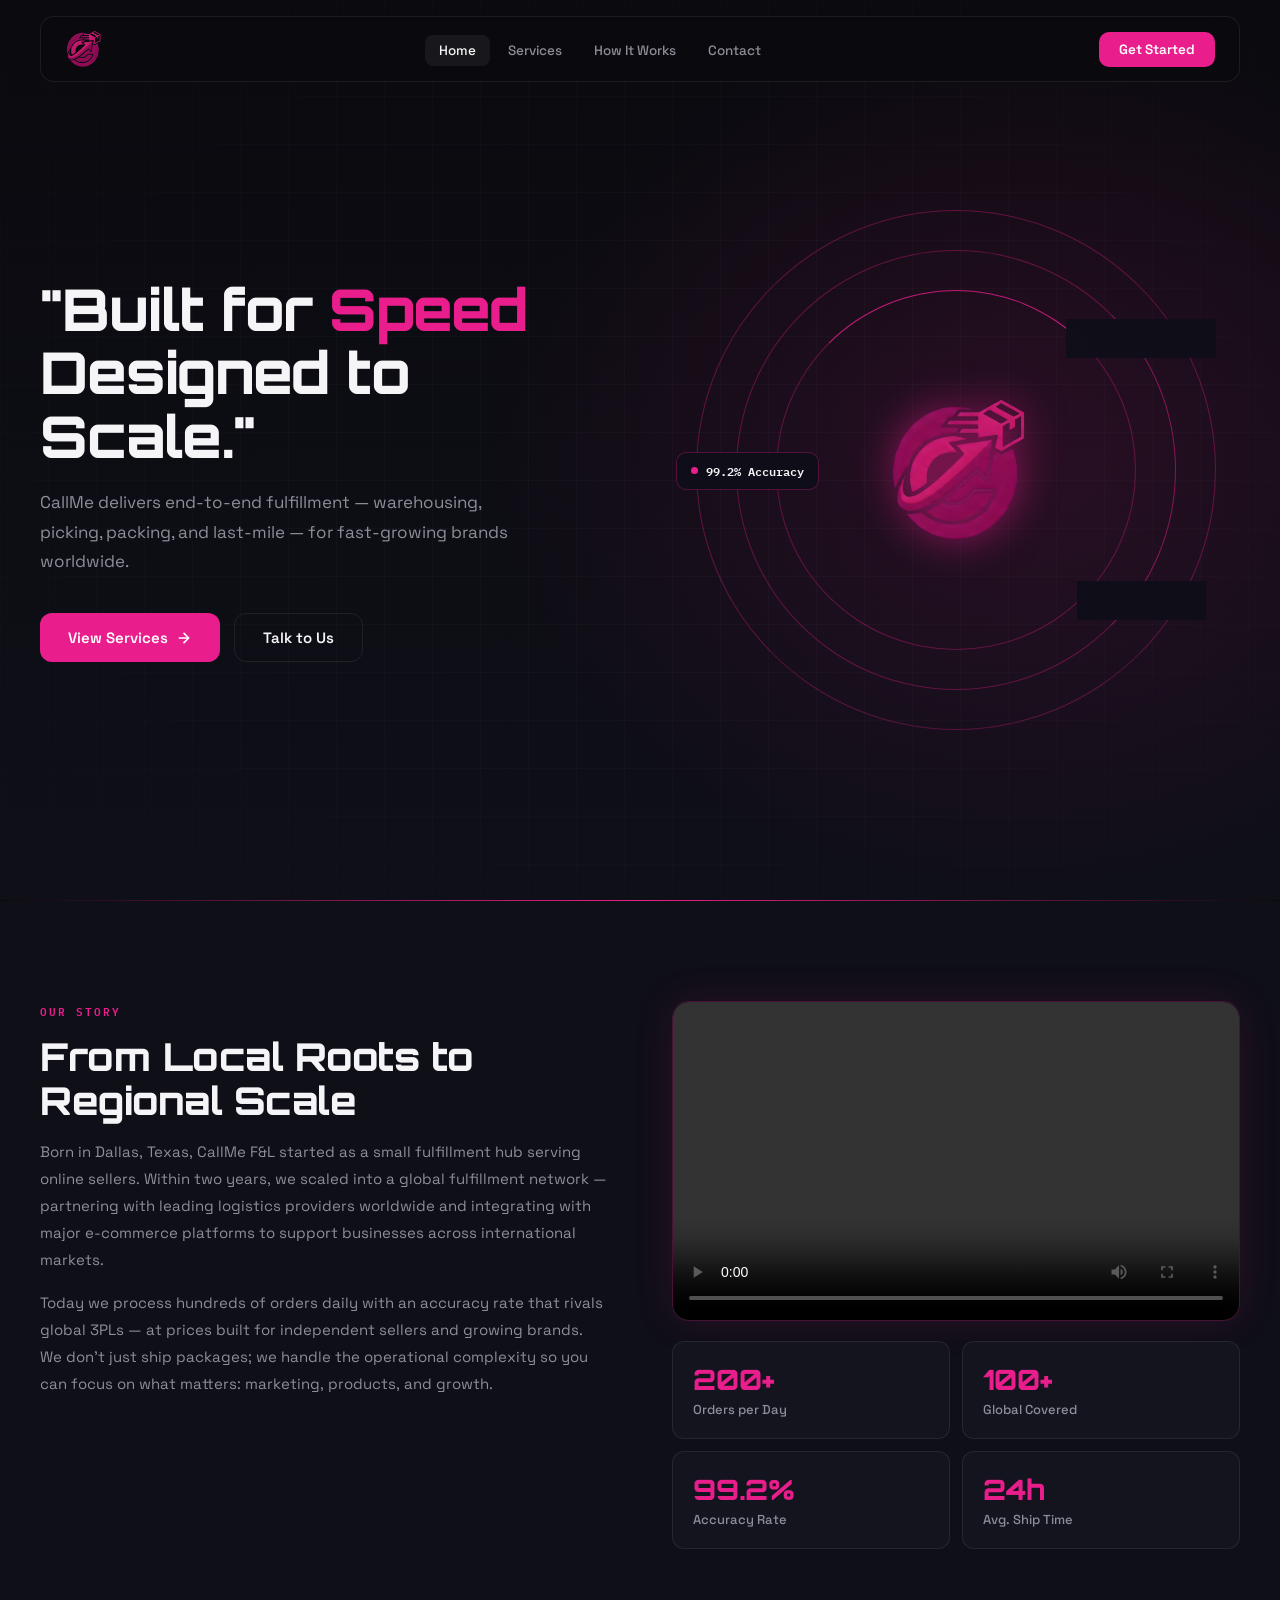
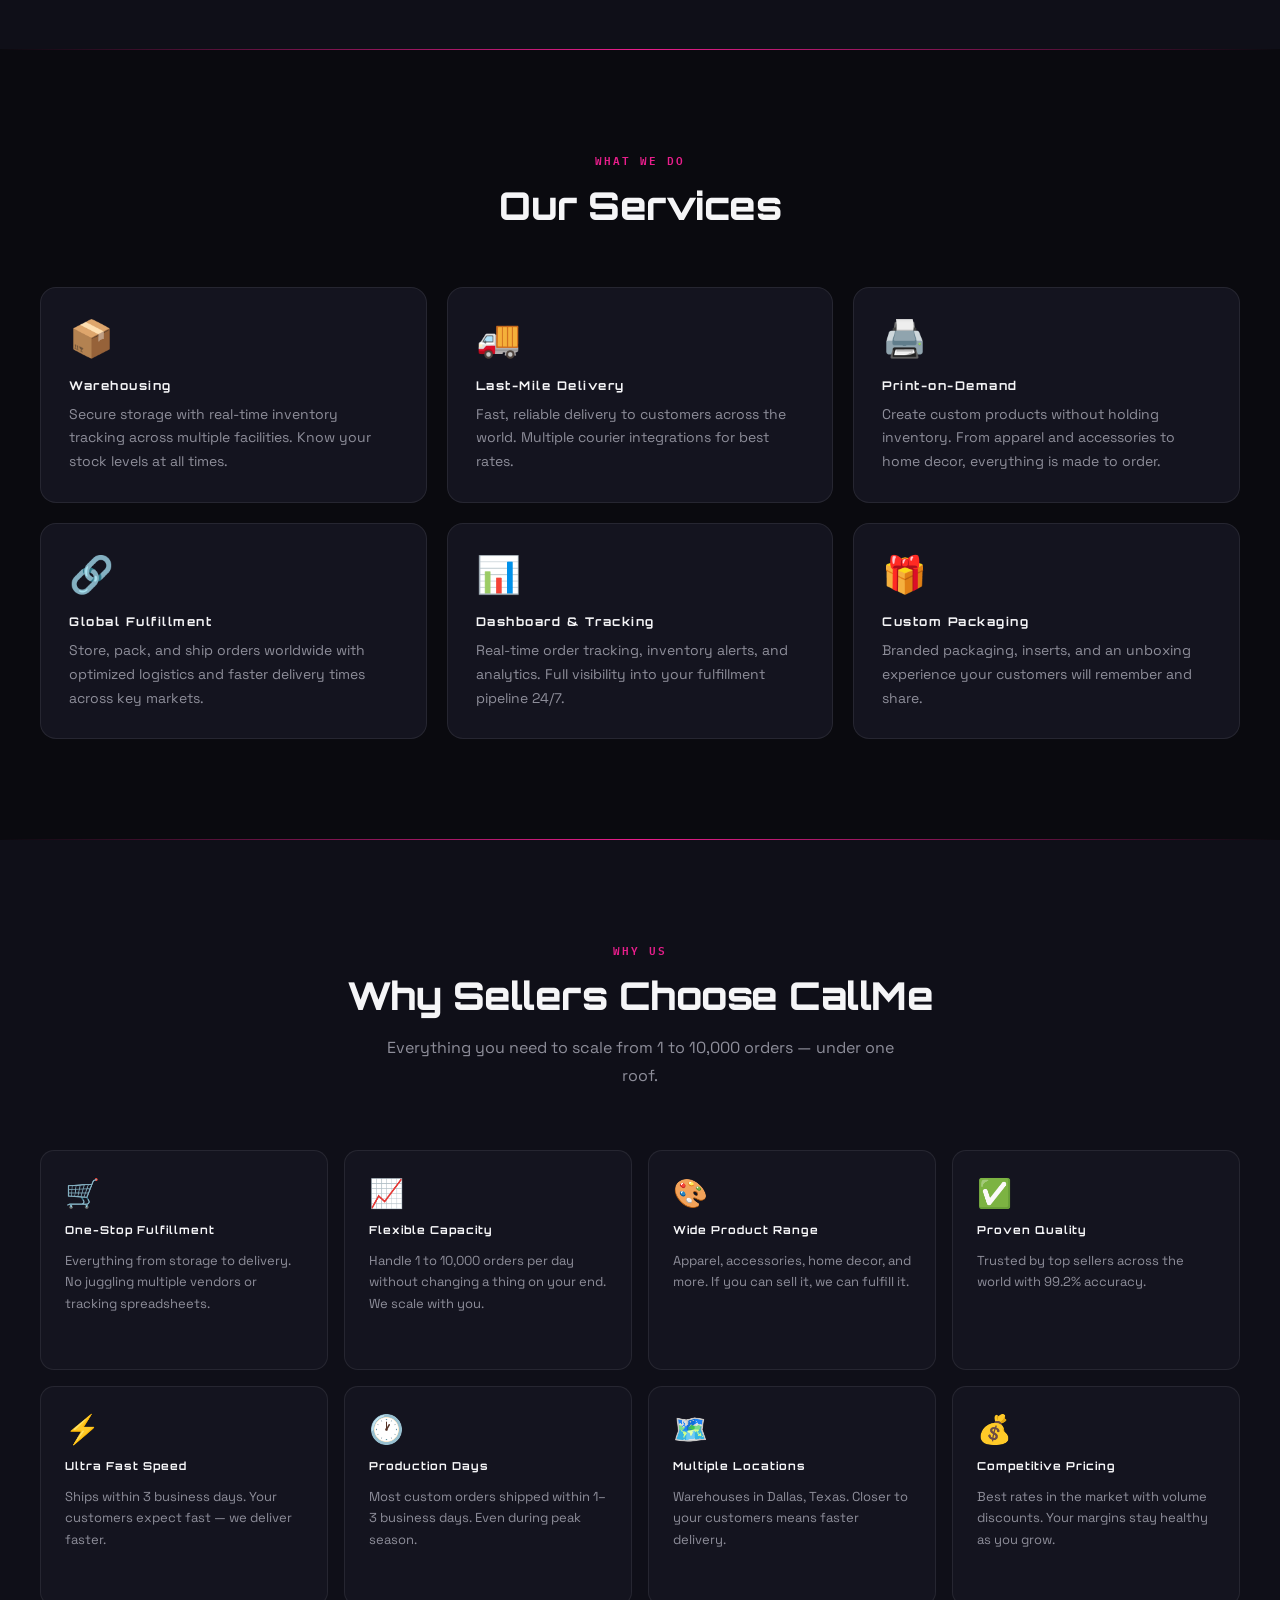
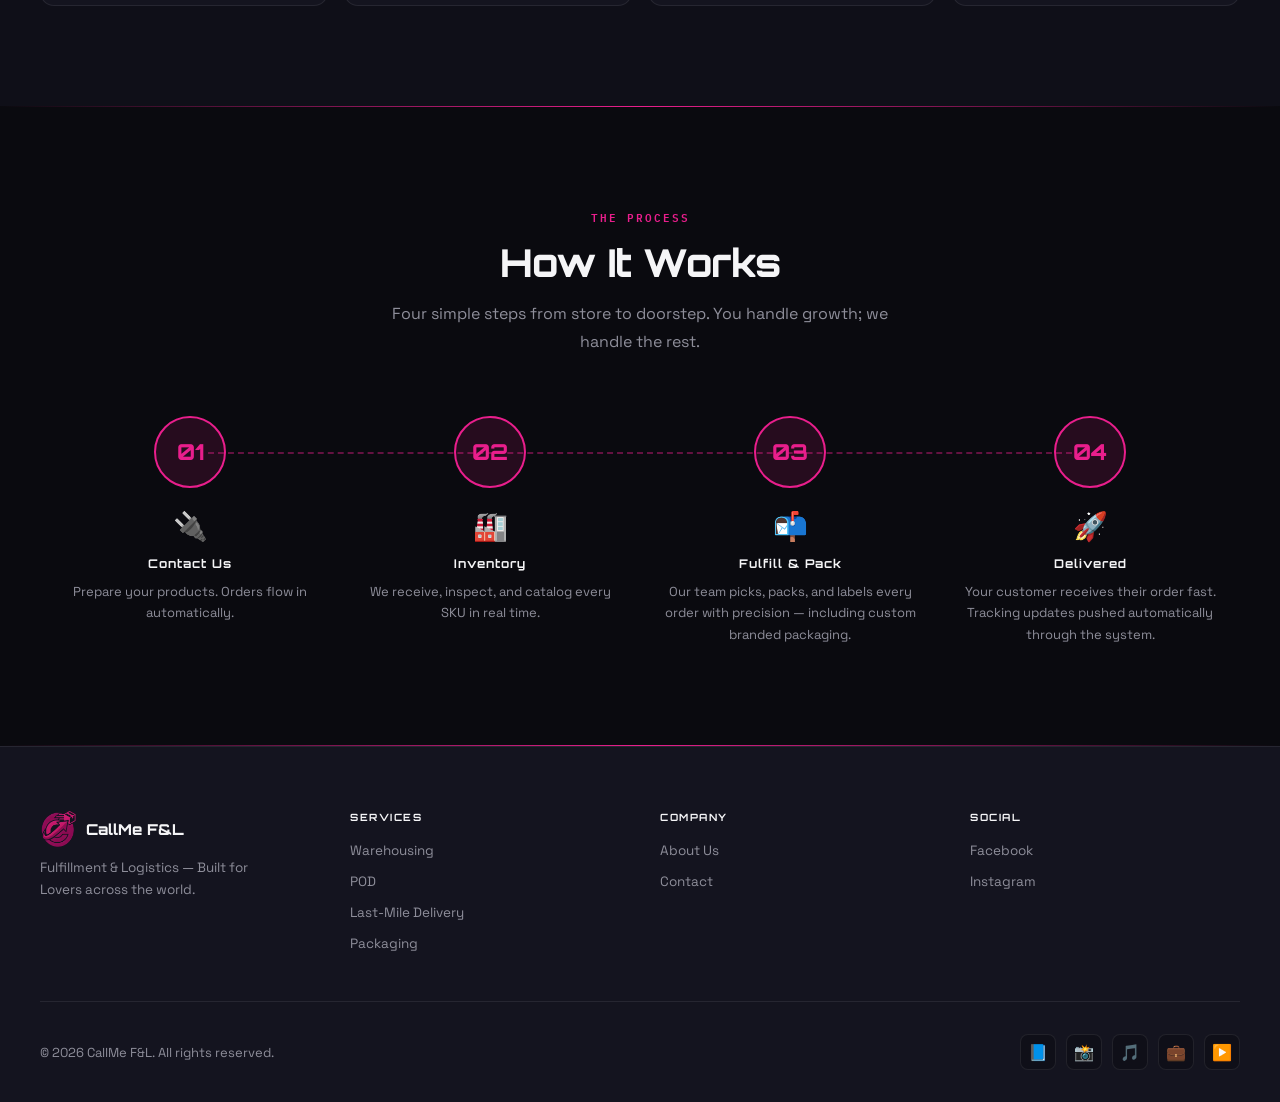
==== commit 60e50217: "feat: loop video playback" ====
--- a/index.html
+++ b/index.html
@@ -909,6 +909,7 @@
               controls
               preload="metadata"
               playsinline
+              loop
               controlslist="nodownload"
             >
               <source src="/videos/about.mp4" type="video/mp4">
